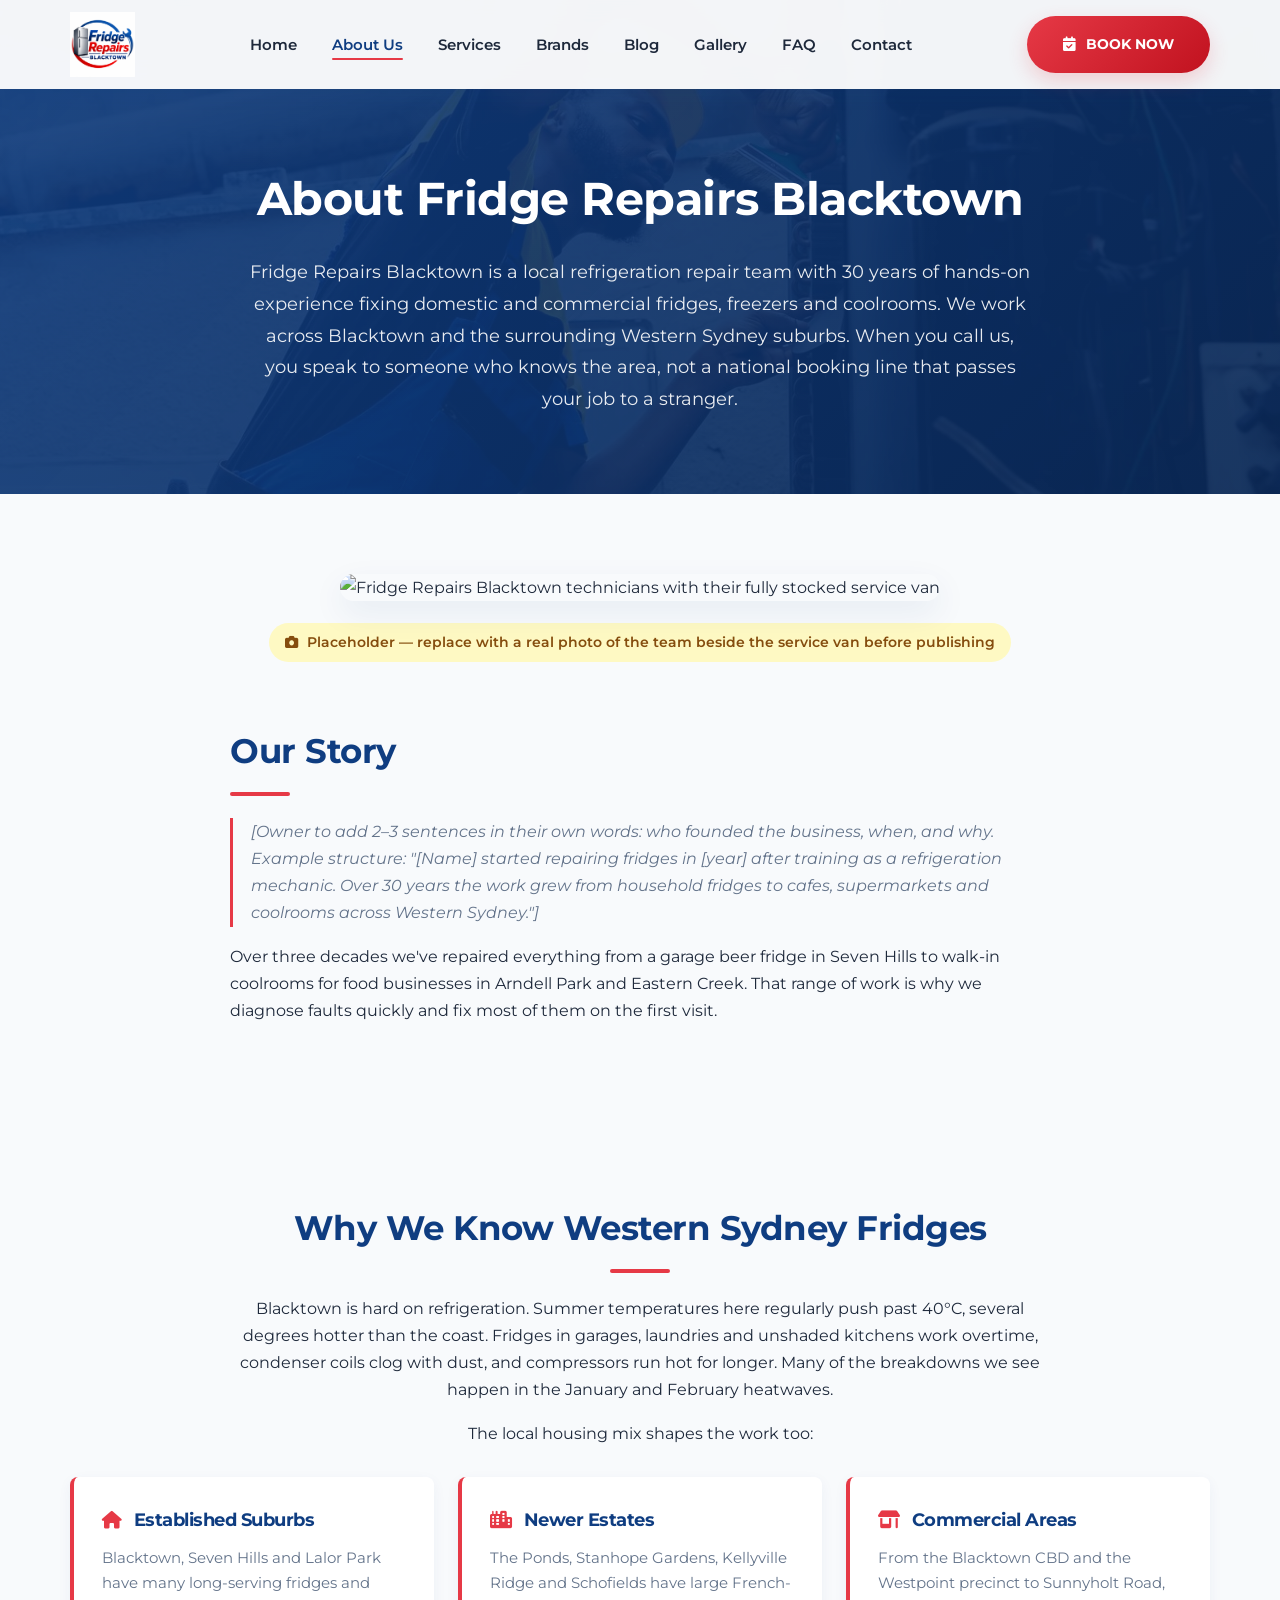
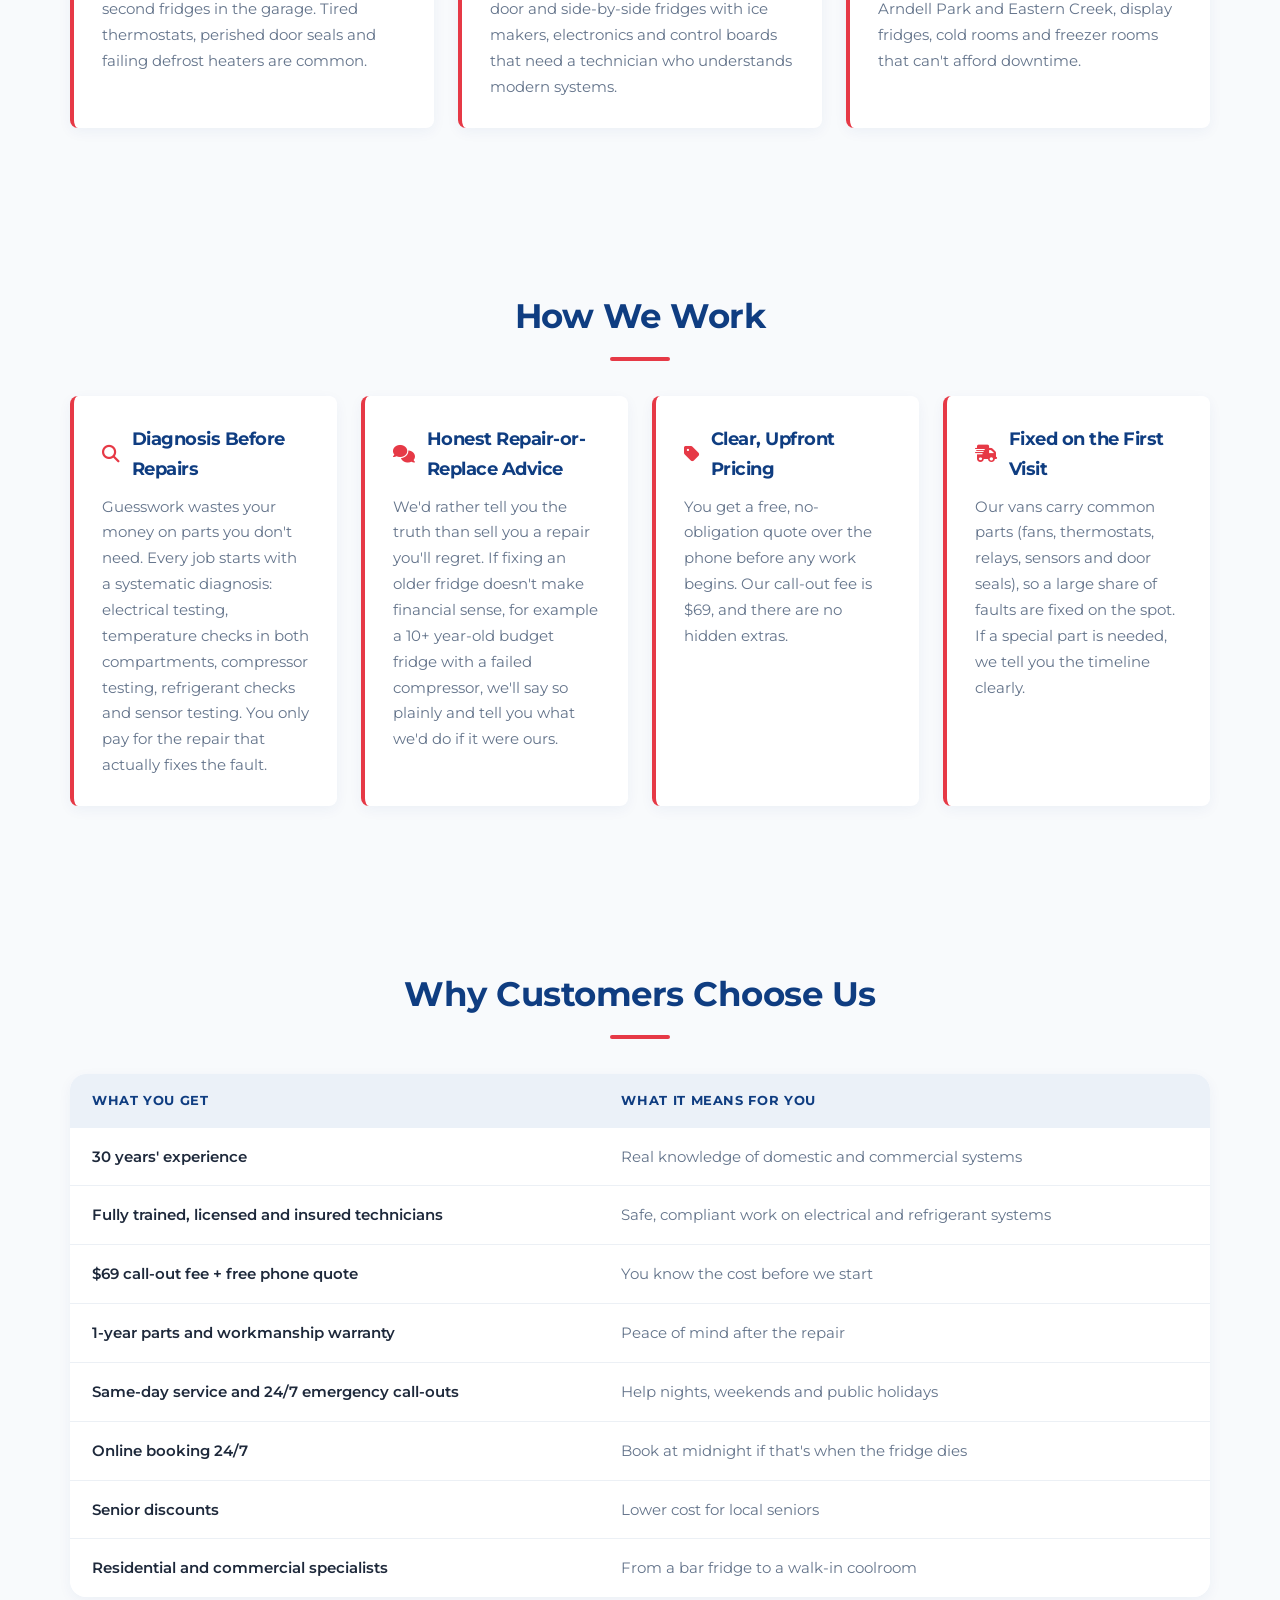
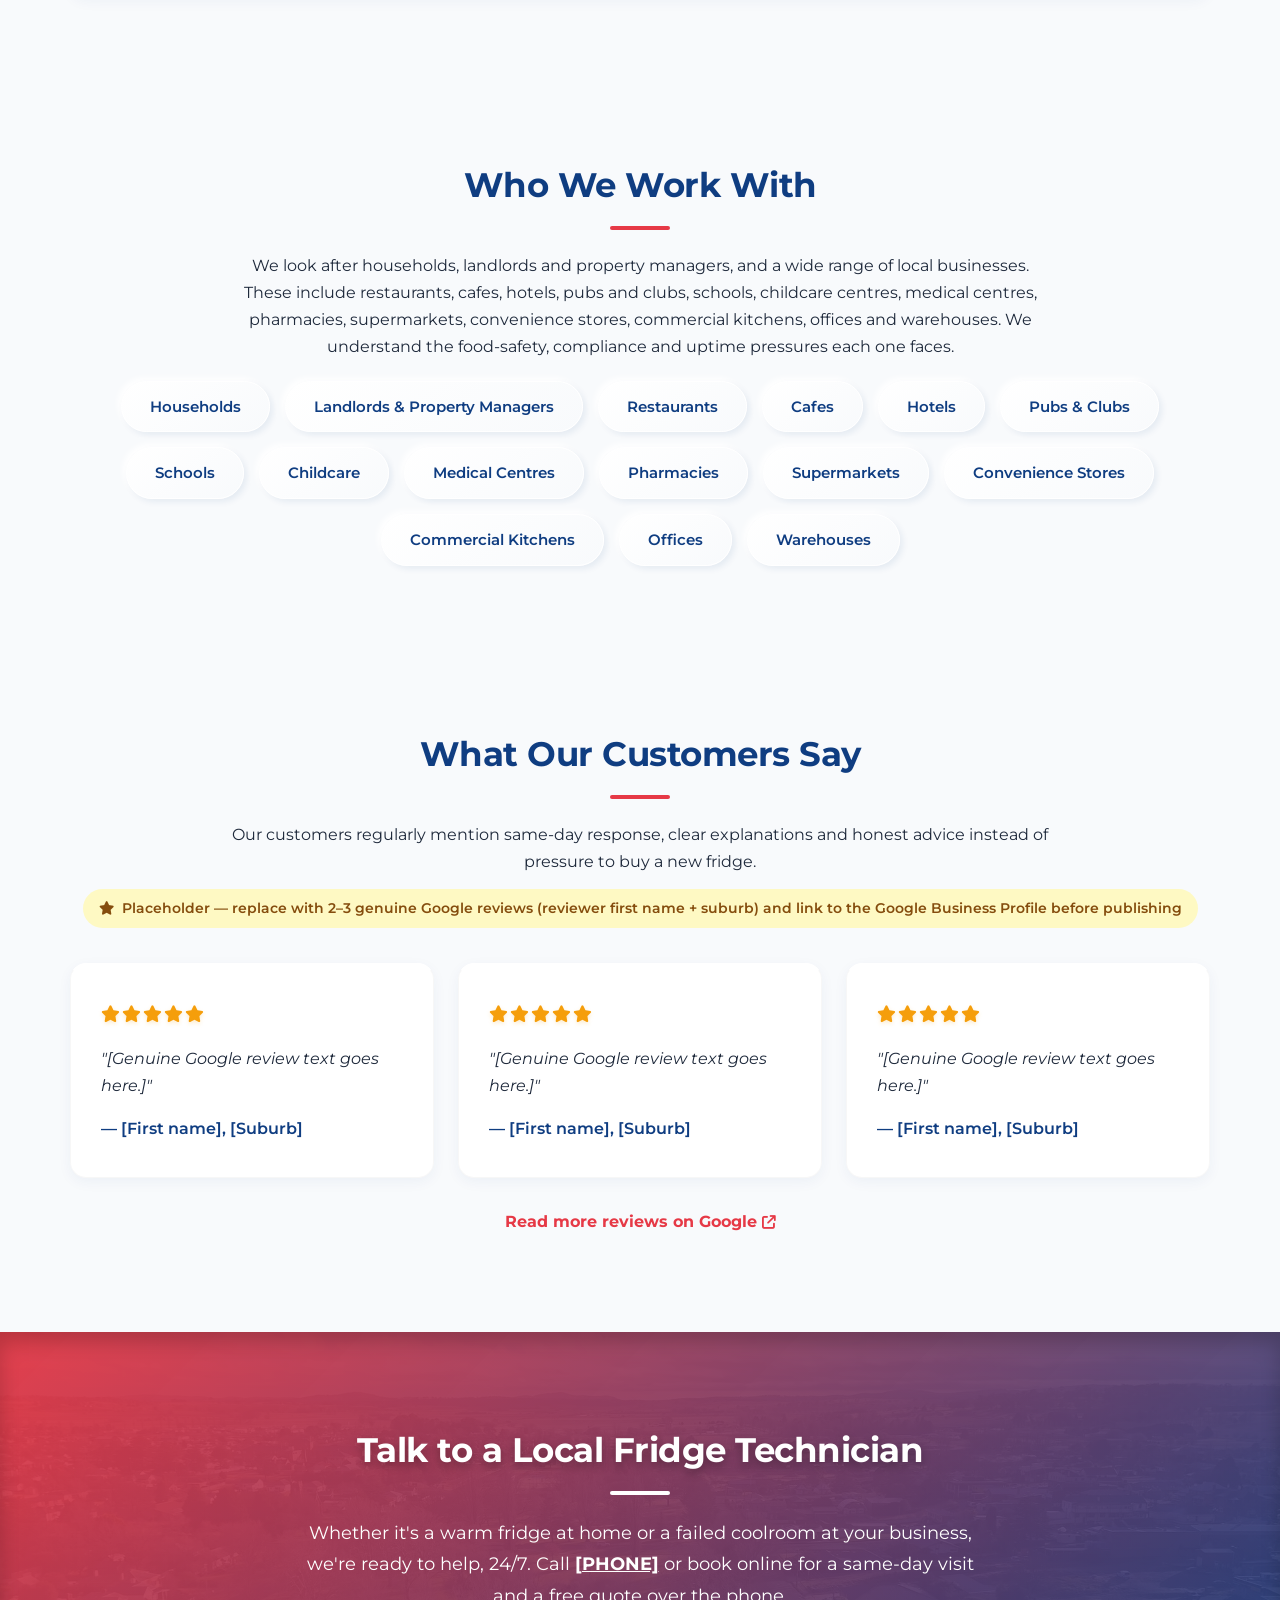
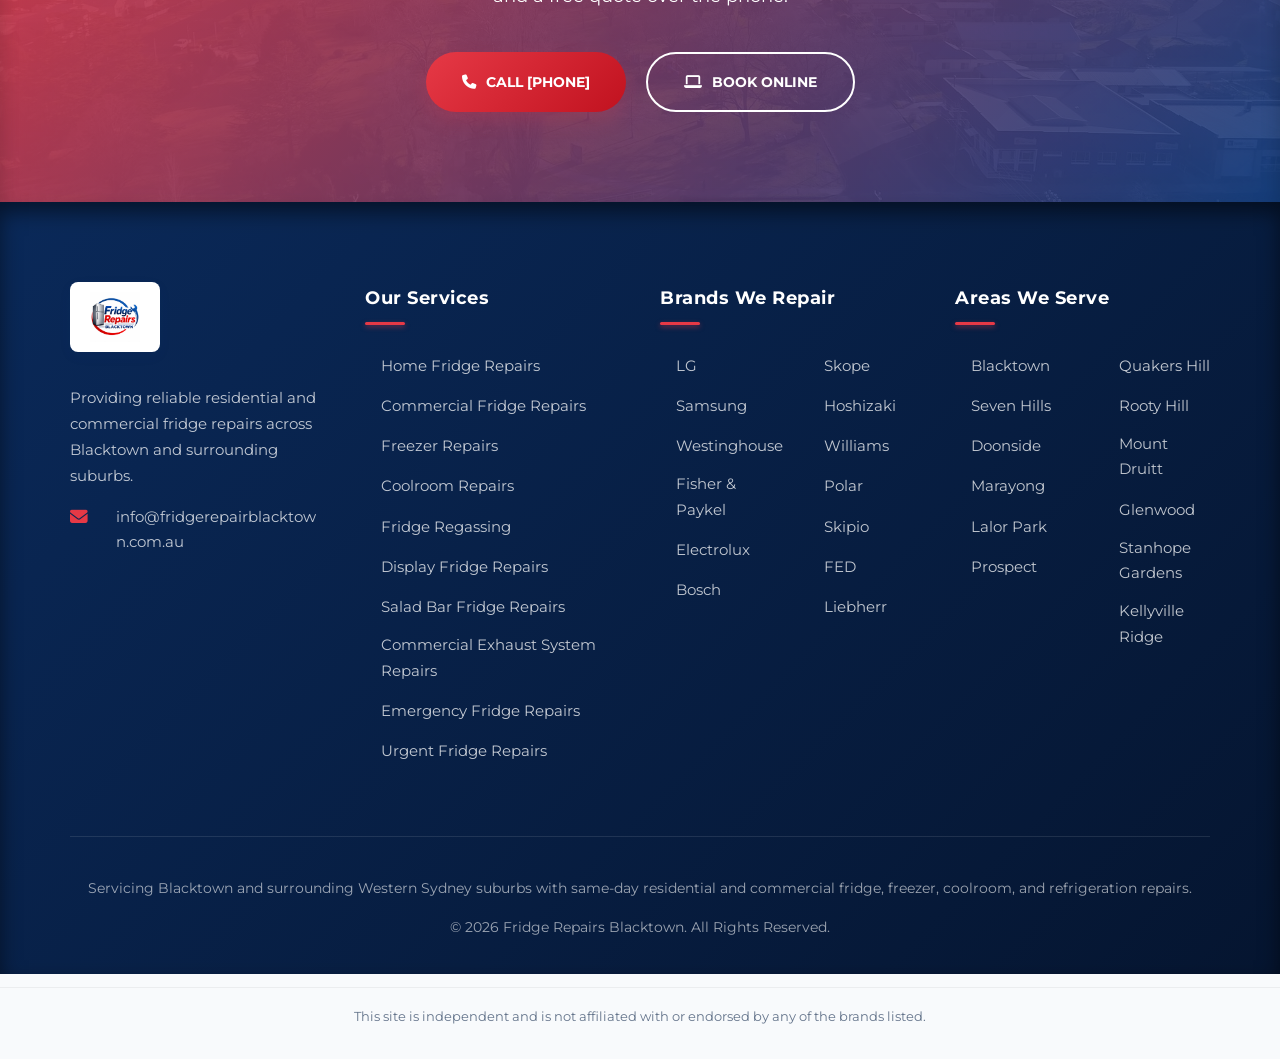
==== about-us.html @ 7af35701 "Add the About Us page Built /about-us/ (about-us.html) from the content brief: H1 intro, team/van ph" ====
<!DOCTYPE html>
<html lang="en">
<head>
<meta charset="UTF-8">
<meta name="viewport" content="width=device-width, initial-scale=1.0">
<title>About Us | Fridge Repairs Blacktown | 30 Years Experience</title>
<meta name="description" content="Meet the local team behind Fridge Repairs Blacktown: 30 years fixing home and commercial fridges across Western Sydney. Licensed, insured, 1-year warranty.">
<link rel="canonical" href="https://fridgerepairblacktown.com.au/about-us/">

<!-- Favicon (Logo in browser tab) -->
<link rel="icon" type="image/webp" href="/images/logo.webp">
<link rel="apple-touch-icon" href="/images/logo.webp">

<!-- Preconnect for faster font/icon loading -->
<link rel="preconnect" href="https://fonts.googleapis.com">
<link rel="preconnect" href="https://fonts.gstatic.com" crossorigin>
<link rel="preconnect" href="https://cdnjs.cloudflare.com" crossorigin>

<link rel="preload" as="image" fetchpriority="high" href="/images/bookyourblacktownfridge.webp">

<!-- Fonts -->
<link rel="preload" as="style" href="https://fonts.googleapis.com/css2?family=Montserrat:wght@400;500;600;700;800&display=swap">
<link href="https://fonts.googleapis.com/css2?family=Montserrat:wght@400;500;600;700;800&display=swap" rel="stylesheet">
<link rel="stylesheet" href="https://cdnjs.cloudflare.com/ajax/libs/font-awesome/6.4.0/css/all.min.css">

<!--
    Schema notes (see project brief):
    - foundingDate, founder and numberOfEmployees are intentionally left out of the
      Organization block below until the owner confirms real values. Add them once
      known, e.g. "foundingDate": "1996", "founder": {"@type":"Person","name":"..."}.
-->
<script type="application/ld+json">
{
  "@context": "https://schema.org",
  "@graph": [
    {
      "@type": "AboutPage",
      "@id": "https://fridgerepairblacktown.com.au/about-us/#webpage",
      "url": "https://fridgerepairblacktown.com.au/about-us/",
      "name": "About Fridge Repairs Blacktown",
      "description": "Meet the local team behind Fridge Repairs Blacktown: 30 years fixing home and commercial fridges across Western Sydney. Licensed, insured, 1-year warranty.",
      "about": { "@id": "https://fridgerepairblacktown.com.au/#organization" },
      "breadcrumb": { "@id": "https://fridgerepairblacktown.com.au/about-us/#breadcrumb" }
    },
    {
      "@type": "Organization",
      "@id": "https://fridgerepairblacktown.com.au/#organization",
      "name": "Fridge Repairs Blacktown",
      "url": "https://fridgerepairblacktown.com.au/",
      "logo": "https://fridgerepairblacktown.com.au/images/logo.webp",
      "email": "info@fridgerepairblacktown.com.au",
      "description": "Local refrigeration repair team with 30 years of hands-on experience fixing domestic and commercial fridges, freezers and coolrooms across Blacktown and Western Sydney.",
      "areaServed": { "@type": "City", "name": "Blacktown, NSW" },
      "knowsAbout": ["Fridge repair", "Commercial refrigeration", "Coolroom repair", "Freezer repair"]
    },
    {
      "@type": "BreadcrumbList",
      "@id": "https://fridgerepairblacktown.com.au/about-us/#breadcrumb",
      "itemListElement": [
        { "@type": "ListItem", "position": 1, "name": "Home", "item": "https://fridgerepairblacktown.com.au/" },
        { "@type": "ListItem", "position": 2, "name": "About Us", "item": "https://fridgerepairblacktown.com.au/about-us/" }
      ]
    }
  ]
}
</script>

<style>
    :root {
        --primary: #0F3D81;
        --primary-light: #EBF1F8;
        --primary-dark: #0A2959;
        --secondary: #E63946;
        --secondary-dark: #C1121F;
        --text-dark: #1E293B;
        --text-light: #64748B;
        --bg-light: #F8FAFC;
        --white: #ffffff;
        --font-main: 'Montserrat', sans-serif;
        --radius: 16px;
        --radius-sm: 8px;
        --shadow-sm: 0 4px 14px rgba(15, 61, 129, 0.05);
        --shadow-md: 0 12px 32px rgba(15, 61, 129, 0.08);
        --shadow-3d: 0 15px 35px -5px rgba(15, 61, 129, 0.15), 0 5px 15px rgba(0,0,0,0.05);
        --shadow-hover: 0 25px 50px -12px rgba(15, 61, 129, 0.25), 0 15px 15px -10px rgba(15, 61, 129, 0.15);
        --transition: all 0.4s cubic-bezier(0.25, 1, 0.5, 1);
    }

    * { box-sizing: border-box; }

    /* Exact offset for fixed header */
    html { scroll-behavior: smooth; scroll-padding-top: 90px; }

    body { margin: 0; background-color: var(--bg-light); overflow-x: hidden; -webkit-font-smoothing: antialiased; }

    .frb-reveal { opacity: 0; transform: perspective(1200px) translateY(50px) translateZ(-50px) rotateX(-8deg); transition: opacity 0.8s cubic-bezier(0.25, 1, 0.5, 1), transform 0.8s cubic-bezier(0.25, 1, 0.5, 1); will-change: opacity, transform; }
    .frb-reveal.active { opacity: 1; transform: perspective(1200px) translateY(0) translateZ(0) rotateX(0deg); }

    .frb-global-styles { font-family: var(--font-main); font-size: 16px; color: var(--text-dark); line-height: 1.7; }
    .frb-global-styles a { text-decoration: none; transition: var(--transition); }
    .frb-global-styles h1, .frb-global-styles h2, .frb-global-styles h3 { color: var(--primary); margin-top: 0; font-weight: 700; letter-spacing: -0.5px; }

    /* HEADER & BLUR SCROLL EFFECT */
    .frb-site-header {
        width: 100%;
        background-color: rgba(255, 255, 255, 0.95);
        backdrop-filter: blur(12px);
        -webkit-backdrop-filter: blur(12px);
        box-shadow: 0 4px 20px rgba(15, 61, 129, 0.08);
        position: fixed;
        top: 0;
        left: 0;
        z-index: 9999;
        transition: background-color 0.3s ease, box-shadow 0.3s ease, backdrop-filter 0.3s ease, -webkit-backdrop-filter 0.3s ease;
    }
    .frb-site-header.scrolled {
        background-color: rgba(255, 255, 255, 0.75);
        backdrop-filter: blur(20px);
        -webkit-backdrop-filter: blur(20px);
        box-shadow: 0 8px 25px rgba(15, 61, 129, 0.12);
    }
    .frb-header-container { width: 90%; max-width: 1140px; margin: 0 auto; display: flex; justify-content: space-between; align-items: center; padding: 12px 0; }
    .frb-logo img { max-height: 65px; width: auto; display: block; transition: var(--transition); }
    .frb-logo img:hover { transform: scale(1.03) translateY(-2px); }
    .frb-main-nav { flex-grow: 1; display: flex; justify-content: center; }
    .frb-main-nav ul { list-style: none; display: flex; gap: 35px; margin: 0; padding: 0; }
    .frb-main-nav ul li a { color: var(--text-dark); font-weight: 600; font-size: 0.95rem; text-transform: capitalize; position: relative; padding-bottom: 6px; }
    .frb-main-nav ul li a::after { content: ''; position: absolute; bottom: 0; left: 0; width: 0; height: 2px; background-color: var(--secondary); transition: var(--transition); border-radius: 2px; }

    .frb-main-nav ul li a.active { color: var(--primary); }
    .frb-main-nav ul li a.active::after { width: 100%; }

    @media (hover: hover) and (pointer: fine) {
        .frb-main-nav ul li a:hover { color: var(--primary); }
        .frb-main-nav ul li a:hover::after { width: 100%; }
    }

    .frb-header-actions { display: flex; align-items: center; gap: 20px; }
    .frb-mobile-toggle { display: none; background: none; border: none; font-size: 1.8rem; cursor: pointer; color: var(--primary); }

    .frb-container { width: 90%; max-width: 1140px; margin: 0 auto; padding: 80px 0; }

    .frb-btn { display: inline-flex; align-items: center; justify-content: center; gap: 10px; padding: 16px 36px; border-radius: 50px; font-weight: 700; text-transform: uppercase; font-size: 0.9em; border: none; background: linear-gradient(135deg, var(--secondary) 0%, var(--secondary-dark) 100%); color: var(--white); cursor: pointer; transition: var(--transition); box-shadow: 0 8px 20px rgba(230, 57, 70, 0.2); }
    .frb-btn:hover { color: var(--white); transform: translateY(-3px) scale(1.02); box-shadow: 0 12px 25px rgba(230, 57, 70, 0.3); }
    .frb-btn-outline { background: transparent; color: var(--primary); border: 2px solid var(--primary); box-shadow: none; }
    .frb-btn-outline:hover { background-color: var(--primary); color: var(--white); transform: translateY(-3px) scale(1.02); }

    /* MOBILE STICKY CTA */
    .frb-mobile-cta { display: none; position: fixed; bottom: 0; left: 0; width: 100%; z-index: 9998; }
    .frb-mobile-cta .frb-btn { width: 100%; border-radius: 0; padding: 20px; font-size: 1.05rem; box-shadow: 0 -5px 25px rgba(15, 61, 129, 0.2); }

    /* BANNER */
    .frb-page-banner { background: linear-gradient(135deg, rgba(15, 61, 129, 0.92), rgba(10, 41, 89, 0.9)), url('/images/bookyourblacktownfridge.webp') center/cover no-repeat; padding: 160px 0 80px; text-align: center; color: var(--white); }
    .frb-page-banner h1 { font-size: clamp(32px, 5vw, 46px); color: var(--white); margin-bottom: 18px; border: none; }
    .frb-page-banner p { font-size: 1.1em; color: rgba(255,255,255,0.9); max-width: 780px; margin: 0 auto; line-height: 1.8; }

    /* SECTION TITLES */
    .frb-bg-light { background-color: var(--bg-light); }
    .frb-text-center { text-align: center; }
    h2, .frb-section-title { font-size: clamp(26px, 4vw, 34px) !important; margin-bottom: 22px; position: relative; padding-bottom: 15px; }
    h3.frb-section-title { font-size: clamp(20px, 3vw, 24px) !important; }
    .frb-section-title::after { content: ''; position: absolute; bottom: 0; left: 0; width: 60px; height: 4px; border-radius: 4px; background-color: var(--secondary); }
    .frb-section-title.center::after { left: 50%; transform: translateX(-50%); }

    /* IMAGE + TEXT SPLIT */
    .frb-split-grid { display: grid; grid-template-columns: 1fr 1fr; gap: 60px; align-items: center; }
    .frb-img-fluid { border-radius: var(--radius); box-shadow: var(--shadow-md); transition: var(--transition); overflow: hidden; will-change: transform; }
    .frb-img-fluid:hover { transform: translateY(-8px) scale(1.02); box-shadow: var(--shadow-hover); }
    .frb-placeholder-note { display: inline-flex; align-items: center; gap: 8px; margin-top: 14px; padding: 8px 16px; background: #FEF9C3; color: #854D0E; border-radius: 50px; font-size: 0.85em; font-weight: 600; }

    /* HOW WE WORK CARDS */
    .frb-faults-grid { display: grid; grid-template-columns: repeat(auto-fit, minmax(260px, 1fr)); gap: 24px; margin-top: 35px; }
    .frb-fault-card { background: var(--white); border-radius: var(--radius-sm); padding: 28px; border-left: 4px solid var(--secondary); box-shadow: var(--shadow-sm); transition: var(--transition); }
    @media (hover: hover) { .frb-fault-card:hover { transform: translateX(5px) perspective(1000px) rotateY(-4deg); box-shadow: var(--shadow-hover); } }
    .frb-fault-card h3 { font-size: 1.1em; color: var(--primary); margin-bottom: 10px; display: flex; align-items: center; gap: 12px; }
    .frb-fault-card h3 i { color: var(--secondary); }
    .frb-fault-card p { font-size: 0.95em; margin: 0; color: var(--text-light); }

    /* COMPARE TABLE */
    .frb-table-wrapper { overflow-x: auto; margin-top: 35px; border-radius: var(--radius); box-shadow: var(--shadow-sm); }
    table.frb-compare-table { width: 100%; border-collapse: collapse; background: var(--white); min-width: 560px; }
    table.frb-compare-table th { background: var(--primary-light); color: var(--primary); text-align: left; padding: 16px 22px; font-size: 0.8em; text-transform: uppercase; letter-spacing: 0.05em; font-weight: 700; }
    table.frb-compare-table td { padding: 16px 22px; border-bottom: 1px solid rgba(15, 61, 129, 0.08); font-size: 0.95em; }
    table.frb-compare-table tr:last-child td { border-bottom: none; }
    table.frb-compare-table td:first-child { font-weight: 600; color: var(--text-dark); }
    table.frb-compare-table td:last-child { color: var(--text-light); }

    /* TAG GRID */
    .frb-tag-grid { display: flex; flex-wrap: wrap; justify-content: center; gap: 15px; margin-top: 20px; }
    .frb-tag-item { background: linear-gradient(145deg, var(--white), var(--bg-light)); color: var(--primary); padding: 12px 28px; border-radius: 50px; font-weight: 600; font-size: 0.95em; transition: var(--transition); border: 1px solid rgba(255,255,255,1); box-shadow: 3px 3px 6px rgba(15, 61, 129, 0.08), -3px -3px 6px #ffffff; }
    @media (hover: hover) { .frb-tag-item:hover { background: linear-gradient(135deg, var(--primary), var(--primary-dark)); color: var(--white); transform: translateY(-3px) scale(1.05); box-shadow: 0 8px 15px rgba(15, 61, 129, 0.2); } }

    /* REVIEWS */
    .frb-reviews-grid { display: grid; grid-template-columns: repeat(auto-fit, minmax(280px, 1fr)); gap: 24px; margin-top: 35px; }
    .frb-review-card { padding: 35px 30px; border-radius: var(--radius); background: var(--white); box-shadow: var(--shadow-sm); border: 1px solid rgba(0,0,0,0.03); border-top: 2px solid #ffffff; }
    .frb-stars { color: #F59E0B; margin-bottom: 16px; letter-spacing: 2px; font-size: 1.05em; filter: drop-shadow(0 2px 2px rgba(245, 158, 11, 0.2)); }
    .frb-review-card p { font-style: italic; color: var(--text-dark); }

    /* CTA SECTION */
    .frb-cta-section { background: linear-gradient(135deg, rgba(230, 57, 70, 0.95), rgba(15, 61, 129, 0.9)), url('/images/emergencyimage.webp') center/cover fixed; color: var(--white); text-align: center; padding: clamp(60px, 8vw, 90px) 20px; box-shadow: inset 0 10px 20px rgba(0,0,0,0.2); }
    .frb-cta-section .frb-section-title { color: var(--white); text-shadow: 0 4px 10px rgba(0,0,0,0.3); }
    .frb-cta-section .frb-section-title::after { background-color: var(--white); }
    .frb-cta-section .frb-btn-outline { color: var(--white); border-color: var(--white); }
    @media (hover: hover) { .frb-cta-section .frb-btn-outline:hover { background: var(--white); color: var(--primary); } }

    .frb-footer-note { text-align: center; padding: 18px 20px; font-size: 0.8em; color: var(--text-light); background: var(--bg-light); border-top: 1px solid rgba(0,0,0,0.05); }

    /* ================= MODERN FOOTER ================= */
    .frb-footer { background: linear-gradient(135deg, var(--primary-dark), #051530); color: var(--white); padding: 80px 0 20px; font-family: var(--font-main); box-shadow: inset 0 10px 20px rgba(0,0,0,0.5); }
    .frb-footer-grid { display: grid; grid-template-columns: repeat(auto-fit, minmax(220px, 1fr)); gap: 40px; width: 90%; max-width: 1140px; margin: 0 auto; }
    .frb-footer-logo-wrapper { background: var(--white); padding: 10px 20px; border-radius: var(--radius-sm); display: inline-block; box-shadow: var(--shadow-sm); margin-bottom: 15px; }
    .frb-footer-brand p { color: rgba(255, 255, 255, 0.75); font-size: 0.95em; line-height: 1.7; margin-top: 10px; }
    .frb-footer-contact { list-style: none; padding: 0; margin-top: 20px; }
    .frb-footer-contact li { display: flex; align-items: flex-start; gap: 12px; margin-bottom: 15px; color: rgba(255, 255, 255, 0.9); overflow-wrap: anywhere; word-break: break-word; }
    .frb-footer-contact i { color: var(--secondary); font-size: 1.1em; flex-shrink: 0; margin-top: 4px; }
    .frb-footer-contact a { color: inherit; text-decoration: none; transition: var(--transition); }
    @media (hover: hover) { .frb-footer-contact a:hover { color: var(--white); text-shadow: 0 0 10px rgba(255,255,255,0.5); } }
    .frb-footer-col h4 { color: var(--white); font-size: 1.15em; margin-top: 0; margin-bottom: 25px; position: relative; padding-bottom: 12px; font-weight: 700; letter-spacing: 0.5px; }
    .frb-footer-col h4::after { content: ''; position: absolute; bottom: 0; left: 0; width: 40px; height: 3px; border-radius: 3px; background: var(--secondary); box-shadow: 0 2px 5px rgba(230,57,70,0.5); }
    .frb-footer-col ul { list-style: none; padding: 0; margin: 0; }
    .frb-footer-col ul li { margin-bottom: 12px; }
    .frb-footer-col ul li a { color: rgba(255,255,255,0.75); transition: var(--transition); display: inline-flex; align-items: center; gap: 8px; font-size: 0.95em; }
    .frb-footer-col ul li a::before { content: '\f105'; font-family: 'Font Awesome 6 Free'; font-weight: 900; font-size: 0.8em; color: var(--secondary); opacity: 0; transform: translateX(-10px); transition: var(--transition); }
    @media (hover: hover) { .frb-footer-col ul li a:hover { color: var(--white); transform: translateX(5px); } .frb-footer-col ul li a:hover::before { opacity: 1; transform: translateX(0); } }
    .frb-copyright { text-align: center; margin-top: 60px; padding-top: 25px; border-top: 1px solid rgba(255,255,255,0.1); color: rgba(255,255,255,0.6); font-size: 0.9em; max-width: 1140px; margin-left: auto; margin-right: auto; width: 90%; }

    @media (max-width:576px) { .frb-footer-grid { gap: 30px; } }

    @media (max-width: 992px) {
        .frb-header-actions { display: none; }
        .frb-mobile-toggle { display: block; }
        .frb-main-nav { position: absolute; top: 100%; left: 0; width: 100%; background-color: var(--white); display: none; flex-direction: column; box-shadow: 0 10px 25px rgba(0,0,0,0.1); max-height: calc(100vh - 90px); overflow-y: auto; border-top: 1px solid rgba(0,0,0,0.05); z-index: 10000; }
        .frb-main-nav.active { display: flex !important; }
        .frb-main-nav ul { flex-direction: column; gap: 0; }
        .frb-main-nav ul li a { display: block; padding: 16px 20px; border-bottom: 1px solid rgba(0,0,0,0.05); text-align: center; }
        .frb-main-nav ul li a::after { display: none; }
        .frb-mobile-cta { display: block; }
        body { padding-bottom: 65px; }
        .frb-split-grid { grid-template-columns: 1fr; gap: 40px; }
    }
</style>
</head>
<body>

<div class="frb-global-styles">

    <!-- HEADER -->
    <header class="frb-site-header">
        <div class="frb-header-container">
            <div class="frb-logo">
                <a href="/"><img src="/images/logo.webp" alt="Fridge Repairs Blacktown Logo" width="200" height="65"></a>
            </div>
            <nav class="frb-main-nav" id="frb-mobile-nav">
                <ul>
                    <li><a href="/#hero">Home</a></li>
                    <li><a href="/about-us/" class="active">About Us</a></li>
                    <li><a href="/#services">Services</a></li>
                    <li><a href="/#brands">Brands</a></li>
                    <li><a href="/blog/">Blog</a></li>
                    <li><a href="/#image-grid">Gallery</a></li>
                    <li><a href="/#faq-section">FAQ</a></li>
                    <li><a href="/#contact">Contact</a></li>
                </ul>
            </nav>
            <div class="frb-header-actions">
                <a href="/#contact-form" class="frb-btn frb-header-btn"><i class="fa-solid fa-calendar-check"></i> Book Now</a>
            </div>
            <button class="frb-mobile-toggle" id="frb-menu-btn"><i class="fa-solid fa-bars"></i></button>
        </div>
    </header>

    <!-- PAGE BANNER / H1 -->
    <section class="frb-page-banner">
        <div class="frb-container" style="padding: 0;">
            <div class="frb-reveal active">
                <h1>About Fridge Repairs Blacktown</h1>
                <p>Fridge Repairs Blacktown is a local refrigeration repair team with 30 years of hands-on experience fixing domestic and commercial fridges, freezers and coolrooms. We work across Blacktown and the surrounding Western Sydney suburbs. When you call us, you speak to someone who knows the area, not a national booking line that passes your job to a stranger.</p>
            </div>
        </div>
    </section>

    <!-- TEAM / VAN PHOTO -->
    <section class="frb-container frb-reveal" style="padding-bottom: 40px;">
        <div style="max-width: 820px; margin: 0 auto; text-align: center;">
            <img src="https://placehold.co/820x460/EBF1F8/0F3D81?text=Team+%26+Service+Van+Photo" alt="Fridge Repairs Blacktown technicians with their fully stocked service van" width="820" height="460" class="frb-img-fluid" style="width: 100%; height: auto;" loading="lazy" decoding="async">
            <div class="frb-placeholder-note"><i class="fa-solid fa-camera"></i> Placeholder — replace with a real photo of the team beside the service van before publishing</div>
        </div>
    </section>

    <!-- OUR STORY -->
    <section class="frb-container frb-reveal" style="padding-top: 20px;">
        <div style="max-width: 820px; margin: 0 auto;">
            <h2 class="frb-section-title">Our Story</h2>
            <p style="font-style: italic; color: var(--text-light); border-left: 3px solid var(--secondary); padding-left: 18px;">[Owner to add 2–3 sentences in their own words: who founded the business, when, and why. Example structure: "[Name] started repairing fridges in [year] after training as a refrigeration mechanic. Over 30 years the work grew from household fridges to cafes, supermarkets and coolrooms across Western Sydney."]</p>
            <p>Over three decades we've repaired everything from a garage beer fridge in Seven Hills to walk-in coolrooms for food businesses in Arndell Park and Eastern Creek. That range of work is why we diagnose faults quickly and fix most of them on the first visit.</p>
        </div>
    </section>

    <!-- WHY WE KNOW WESTERN SYDNEY FRIDGES -->
    <section class="frb-bg-light">
        <div class="frb-container frb-reveal">
            <h2 class="frb-section-title center frb-text-center">Why We Know Western Sydney Fridges</h2>
            <div style="max-width: 820px; margin: 0 auto; text-align: center;">
                <p>Blacktown is hard on refrigeration. Summer temperatures here regularly push past 40°C, several degrees hotter than the coast. Fridges in garages, laundries and unshaded kitchens work overtime, condenser coils clog with dust, and compressors run hot for longer. Many of the breakdowns we see happen in the January and February heatwaves.</p>
                <p>The local housing mix shapes the work too:</p>
            </div>
            <div class="frb-faults-grid" style="margin-top: 30px;">
                <div class="frb-fault-card">
                    <h3><i class="fa-solid fa-house"></i> Established Suburbs</h3>
                    <p>Blacktown, Seven Hills and Lalor Park have many long-serving fridges and second fridges in the garage. Tired thermostats, perished door seals and failing defrost heaters are common.</p>
                </div>
                <div class="frb-fault-card">
                    <h3><i class="fa-solid fa-city"></i> Newer Estates</h3>
                    <p>The Ponds, Stanhope Gardens, Kellyville Ridge and Schofields have large French-door and side-by-side fridges with ice makers, electronics and control boards that need a technician who understands modern systems.</p>
                </div>
                <div class="frb-fault-card">
                    <h3><i class="fa-solid fa-shop"></i> Commercial Areas</h3>
                    <p>From the Blacktown CBD and the Westpoint precinct to Sunnyholt Road, Arndell Park and Eastern Creek, display fridges, cold rooms and freezer rooms that can't afford downtime.</p>
                </div>
            </div>
        </div>
    </section>

    <!-- HOW WE WORK -->
    <section class="frb-container frb-reveal">
        <h2 class="frb-section-title center frb-text-center">How We Work</h2>
        <div class="frb-faults-grid">
            <div class="frb-fault-card">
                <h3><i class="fa-solid fa-magnifying-glass"></i> Diagnosis Before Repairs</h3>
                <p>Guesswork wastes your money on parts you don't need. Every job starts with a systematic diagnosis: electrical testing, temperature checks in both compartments, compressor testing, refrigerant checks and sensor testing. You only pay for the repair that actually fixes the fault.</p>
            </div>
            <div class="frb-fault-card">
                <h3><i class="fa-solid fa-comments"></i> Honest Repair-or-Replace Advice</h3>
                <p>We'd rather tell you the truth than sell you a repair you'll regret. If fixing an older fridge doesn't make financial sense, for example a 10+ year-old budget fridge with a failed compressor, we'll say so plainly and tell you what we'd do if it were ours.</p>
            </div>
            <div class="frb-fault-card">
                <h3><i class="fa-solid fa-tag"></i> Clear, Upfront Pricing</h3>
                <p>You get a free, no-obligation quote over the phone before any work begins. Our call-out fee is $69, and there are no hidden extras.</p>
            </div>
            <div class="frb-fault-card">
                <h3><i class="fa-solid fa-truck-fast"></i> Fixed on the First Visit</h3>
                <p>Our vans carry common parts (fans, thermostats, relays, sensors and door seals), so a large share of faults are fixed on the spot. If a special part is needed, we tell you the timeline clearly.</p>
            </div>
        </div>
    </section>

    <!-- WHY CUSTOMERS CHOOSE US -->
    <section class="frb-bg-light">
        <div class="frb-container frb-reveal">
            <h2 class="frb-section-title center frb-text-center">Why Customers Choose Us</h2>
            <div class="frb-table-wrapper">
                <table class="frb-compare-table">
                    <thead>
                        <tr>
                            <th>What you get</th>
                            <th>What it means for you</th>
                        </tr>
                    </thead>
                    <tbody>
                        <tr><td>30 years' experience</td><td>Real knowledge of domestic and commercial systems</td></tr>
                        <tr><td>Fully trained, licensed and insured technicians</td><td>Safe, compliant work on electrical and refrigerant systems</td></tr>
                        <tr><td>$69 call-out fee + free phone quote</td><td>You know the cost before we start</td></tr>
                        <tr><td>1-year parts and workmanship warranty</td><td>Peace of mind after the repair</td></tr>
                        <tr><td>Same-day service and 24/7 emergency call-outs</td><td>Help nights, weekends and public holidays</td></tr>
                        <tr><td>Online booking 24/7</td><td>Book at midnight if that's when the fridge dies</td></tr>
                        <tr><td>Senior discounts</td><td>Lower cost for local seniors</td></tr>
                        <tr><td>Residential and commercial specialists</td><td>From a bar fridge to a walk-in coolroom</td></tr>
                    </tbody>
                </table>
            </div>
        </div>
    </section>

    <!-- WHO WE WORK WITH -->
    <section class="frb-container frb-text-center frb-reveal">
        <h2 class="frb-section-title center">Who We Work With</h2>
        <p style="max-width: 820px; margin: 0 auto;">We look after households, landlords and property managers, and a wide range of local businesses. These include restaurants, cafes, hotels, pubs and clubs, schools, childcare centres, medical centres, pharmacies, supermarkets, convenience stores, commercial kitchens, offices and warehouses. We understand the food-safety, compliance and uptime pressures each one faces.</p>
        <div class="frb-tag-grid">
            <div class="frb-tag-item">Households</div>
            <div class="frb-tag-item">Landlords & Property Managers</div>
            <div class="frb-tag-item">Restaurants</div>
            <div class="frb-tag-item">Cafes</div>
            <div class="frb-tag-item">Hotels</div>
            <div class="frb-tag-item">Pubs & Clubs</div>
            <div class="frb-tag-item">Schools</div>
            <div class="frb-tag-item">Childcare</div>
            <div class="frb-tag-item">Medical Centres</div>
            <div class="frb-tag-item">Pharmacies</div>
            <div class="frb-tag-item">Supermarkets</div>
            <div class="frb-tag-item">Convenience Stores</div>
            <div class="frb-tag-item">Commercial Kitchens</div>
            <div class="frb-tag-item">Offices</div>
            <div class="frb-tag-item">Warehouses</div>
        </div>
    </section>

    <!-- WHAT OUR CUSTOMERS SAY -->
    <section class="frb-bg-light">
        <div class="frb-container frb-reveal">
            <h2 class="frb-section-title center frb-text-center">What Our Customers Say</h2>
            <p class="frb-text-center" style="max-width: 820px; margin: 0 auto;">Our customers regularly mention same-day response, clear explanations and honest advice instead of pressure to buy a new fridge.</p>
            <div style="text-align: center;">
                <div class="frb-placeholder-note"><i class="fa-solid fa-star"></i> Placeholder — replace with 2–3 genuine Google reviews (reviewer first name + suburb) and link to the Google Business Profile before publishing</div>
            </div>
            <div class="frb-reviews-grid">
                <div class="frb-review-card frb-reveal">
                    <div class="frb-stars"><i class="fa-solid fa-star"></i><i class="fa-solid fa-star"></i><i class="fa-solid fa-star"></i><i class="fa-solid fa-star"></i><i class="fa-solid fa-star"></i></div>
                    <p>"[Genuine Google review text goes here.]"</p>
                    <p style="font-style: normal; font-weight: 600; color: var(--primary); margin-top: 15px; margin-bottom: 0;">— [First name], [Suburb]</p>
                </div>
                <div class="frb-review-card frb-reveal" style="transition-delay: 0.1s;">
                    <div class="frb-stars"><i class="fa-solid fa-star"></i><i class="fa-solid fa-star"></i><i class="fa-solid fa-star"></i><i class="fa-solid fa-star"></i><i class="fa-solid fa-star"></i></div>
                    <p>"[Genuine Google review text goes here.]"</p>
                    <p style="font-style: normal; font-weight: 600; color: var(--primary); margin-top: 15px; margin-bottom: 0;">— [First name], [Suburb]</p>
                </div>
                <div class="frb-review-card frb-reveal" style="transition-delay: 0.2s;">
                    <div class="frb-stars"><i class="fa-solid fa-star"></i><i class="fa-solid fa-star"></i><i class="fa-solid fa-star"></i><i class="fa-solid fa-star"></i><i class="fa-solid fa-star"></i></div>
                    <p>"[Genuine Google review text goes here.]"</p>
                    <p style="font-style: normal; font-weight: 600; color: var(--primary); margin-top: 15px; margin-bottom: 0;">— [First name], [Suburb]</p>
                </div>
            </div>
            <p class="frb-text-center" style="margin-top: 30px;">
                <a href="[GOOGLE BUSINESS PROFILE LINK]" target="_blank" rel="noopener" style="color: var(--secondary); font-weight: 700;">Read more reviews on Google <i class="fa-solid fa-arrow-up-right-from-square" style="font-size: 0.85em;"></i></a>
            </p>
        </div>
    </section>

    <!-- FINAL CTA -->
    <section class="frb-cta-section frb-reveal">
        <div class="frb-container" style="padding: 0;">
            <h2 class="frb-section-title center">Talk to a Local Fridge Technician</h2>
            <p style="font-size: 1.1em; max-width: 700px; margin: 0 auto; line-height: 1.8;">Whether it's a warm fridge at home or a failed coolroom at your business, we're ready to help, 24/7. Call <a href="tel:[PHONE]" style="color: var(--white); font-weight: 700; text-decoration: underline;">[PHONE]</a> or book online for a same-day visit and a free quote over the phone.</p>
            <div style="display: flex; gap: 20px; justify-content: center; margin-top: 40px; flex-wrap: wrap;">
                <a href="tel:[PHONE]" class="frb-btn"><i class="fa-solid fa-phone"></i> Call [PHONE]</a>
                <a href="/#contact-form" class="frb-btn frb-btn-outline"><i class="fa-solid fa-laptop"></i> Book Online</a>
            </div>
        </div>
    </section>

    <!-- FOOTER -->
    <footer class="frb-footer">
        <div class="frb-footer-grid">
            <div class="frb-footer-col frb-footer-brand">
                <div class="frb-footer-logo-wrapper">
                    <img src="/images/logo.webp" alt="Fridge Repairs Blacktown Logo" width="200" height="65" loading="lazy" decoding="async" style="max-height: 50px; width: auto; display: block;">
                </div>
                <p>Providing reliable residential and commercial fridge repairs across Blacktown and surrounding suburbs.</p>
                <ul class="frb-footer-contact">
                    <li><i class="fa-solid fa-envelope"></i> <a href="mailto:info@fridgerepairblacktown.com.au">info@fridgerepairblacktown.com.au</a></li>
                </ul>
            </div>
            <div class="frb-footer-col">
                <h4>Our Services</h4>
                <ul>
                    <li><a href="/#services">Home Fridge Repairs</a></li>
                    <li><a href="/#services">Commercial Fridge Repairs</a></li>
                    <li><a href="/#services">Freezer Repairs</a></li>
                    <li><a href="/#services">Coolroom Repairs</a></li>
                    <li><a href="/#services">Fridge Regassing</a></li>
                    <li><a href="/#services">Display Fridge Repairs</a></li>
                    <li><a href="/#services">Salad Bar Fridge Repairs</a></li>
                    <li><a href="/#services">Commercial Exhaust System Repairs</a></li>
                    <li><a href="/#emergency">Emergency Fridge Repairs</a></li>
                    <li><a href="/#emergency">Urgent Fridge Repairs</a></li>
                </ul>
            </div>
            <div class="frb-footer-col">
                <h4>Brands We Repair</h4>
                <div style="display: flex; flex-wrap: wrap; gap: 10px 40px;">
                    <ul style="flex: 1; min-width: 100px;">
                        <li><a href="/#brands">LG</a></li>
                        <li><a href="/#brands">Samsung</a></li>
                        <li><a href="/#brands">Westinghouse</a></li>
                        <li><a href="/#brands">Fisher & Paykel</a></li>
                        <li><a href="/#brands">Electrolux</a></li>
                        <li><a href="/#brands">Bosch</a></li>
                    </ul>
                    <ul style="flex: 1; min-width: 100px;">
                        <li><a href="/#brands">Skope</a></li>
                        <li><a href="/#brands">Hoshizaki</a></li>
                        <li><a href="/#brands">Williams</a></li>
                        <li><a href="/#brands">Polar</a></li>
                        <li><a href="/#brands">Skipio</a></li>
                        <li><a href="/#brands">FED</a></li>
                        <li><a href="/#brands">Liebherr</a></li>
                    </ul>
                </div>
            </div>
            <div class="frb-footer-col">
                <h4>Areas We Serve</h4>
                <div style="display: flex; flex-wrap: wrap; gap: 10px 40px;">
                    <ul style="flex: 1; min-width: 100px;">
                        <li><a href="/#areas">Blacktown</a></li>
                        <li><a href="/#areas">Seven Hills</a></li>
                        <li><a href="/#areas">Doonside</a></li>
                        <li><a href="/#areas">Marayong</a></li>
                        <li><a href="/#areas">Lalor Park</a></li>
                        <li><a href="/#areas">Prospect</a></li>
                    </ul>
                    <ul style="flex: 1; min-width: 100px;">
                        <li><a href="/#areas">Quakers Hill</a></li>
                        <li><a href="/#areas">Rooty Hill</a></li>
                        <li><a href="/#areas">Mount Druitt</a></li>
                        <li><a href="/#areas">Glenwood</a></li>
                        <li><a href="/#areas">Stanhope Gardens</a></li>
                        <li><a href="/#areas">Kellyville Ridge</a></li>
                    </ul>
                </div>
            </div>
        </div>
        <div class="frb-copyright">
            <p style="margin-bottom: 5px;">Servicing Blacktown and surrounding Western Sydney suburbs with same-day residential and commercial fridge, freezer, coolroom, and refrigeration repairs.</p>
            <p>&copy; 2026 Fridge Repairs Blacktown. All Rights Reserved.</p>
        </div>
    </footer>
    <p class="frb-footer-note">This site is independent and is not affiliated with or endorsed by any of the brands listed.</p>

    <!-- MOBILE STICKY BUTTON -->
    <div class="frb-mobile-cta">
        <a href="/#contact-form" class="frb-btn">
            <i class="fa-solid fa-calendar-check"></i> Book Now
        </a>
    </div>

</div>

<script>
    document.addEventListener("DOMContentLoaded", function() {

        // Header Scroll Effect
        const siteHeader = document.querySelector('.frb-site-header');
        if (siteHeader) {
            window.addEventListener('scroll', () => {
                if (window.scrollY > 30) {
                    siteHeader.classList.add('scrolled');
                } else {
                    siteHeader.classList.remove('scrolled');
                }
            });
        }

        // Mobile Menu Toggle
        const menuBtn = document.getElementById('frb-menu-btn');
        const mobileNav = document.getElementById('frb-mobile-nav');
        if(menuBtn && mobileNav) {
            menuBtn.addEventListener('click', function() {
                mobileNav.classList.toggle('active');
                const icon = menuBtn.querySelector('i');
                if(mobileNav.classList.contains('active')) {
                    icon.classList.remove('fa-bars'); icon.classList.add('fa-xmark');
                } else {
                    icon.classList.remove('fa-xmark'); icon.classList.add('fa-bars');
                }
            });
        }

        // Close menu automatically with delay for smooth navigation
        const navLinks = document.querySelectorAll('.frb-main-nav ul li a');
        navLinks.forEach(link => {
            link.addEventListener('click', () => {
                if(mobileNav && mobileNav.classList.contains('active')) {
                    setTimeout(() => {
                        mobileNav.classList.remove('active');
                        if (menuBtn) {
                            const icon = menuBtn.querySelector('i');
                            if (icon) {
                                icon.classList.remove('fa-xmark');
                                icon.classList.add('fa-bars');
                            }
                        }
                    }, 150);
                }
            });
        });

        // Exact Anchor Scrolling (Same-page click handler)
        document.querySelectorAll('a[href*="#"]').forEach(anchor => {
            anchor.addEventListener('click', function (e) {
                const isSamePage = (this.pathname === window.location.pathname) ||
                                   (this.pathname === '/' && window.location.pathname === '/index.html');

                if (isSamePage) {
                    const targetId = this.hash;
                    if (targetId && targetId !== '#') {
                        const targetElement = document.querySelector(targetId);
                        if (targetElement) {
                            e.preventDefault();
                            if(mobileNav && mobileNav.classList.contains('active')) {
                                mobileNav.classList.remove('active');
                            }
                            const headerOffset = 90;
                            const elementPosition = targetElement.getBoundingClientRect().top;
                            const offsetPosition = elementPosition + window.scrollY - headerOffset;
                            window.scrollTo({ top: offsetPosition, behavior: "smooth" });
                            history.pushState(null, null, targetId);
                        }
                    }
                }
            });
        });

        // Scroll Animations
        function triggerRevealAnimation() {
            const revealElements = document.querySelectorAll('.frb-reveal:not(.active)');
            if('IntersectionObserver' in window) {
                if(!window.frbObserver) {
                    window.frbObserver = new IntersectionObserver((entries, observer) => {
                        entries.forEach(entry => {
                            if (entry.isIntersecting) {
                                entry.target.classList.add('active');
                                observer.unobserve(entry.target);
                            }
                        });
                    }, { rootMargin: '0px 0px -50px 0px', threshold: 0.1 });
                }
                revealElements.forEach(el => window.frbObserver.observe(el));
            } else {
                revealElements.forEach(el => el.classList.add('active'));
            }
        }

        triggerRevealAnimation();
    });

    // Cross-Page Anchor Links Multi-Retry Fix on Load
    window.addEventListener('load', function() {
        if (window.location.hash) {
            const hash = window.location.hash;

            const exactScrollToHash = (retries = 0) => {
                const targetElement = document.querySelector(hash);
                if (targetElement) {
                    const headerOffset = 90;
                    const elementPosition = targetElement.getBoundingClientRect().top;
                    const offsetPosition = elementPosition + window.scrollY - headerOffset;

                    window.scrollTo({
                        top: offsetPosition,
                        behavior: retries === 0 ? "auto" : "smooth"
                    });

                    if (retries < 3) {
                        setTimeout(() => exactScrollToHash(retries + 1), 200 * (retries + 1));
                    }
                }
            };

            setTimeout(() => exactScrollToHash(0), 150);
        }
    });
</script>
</body>
</html>
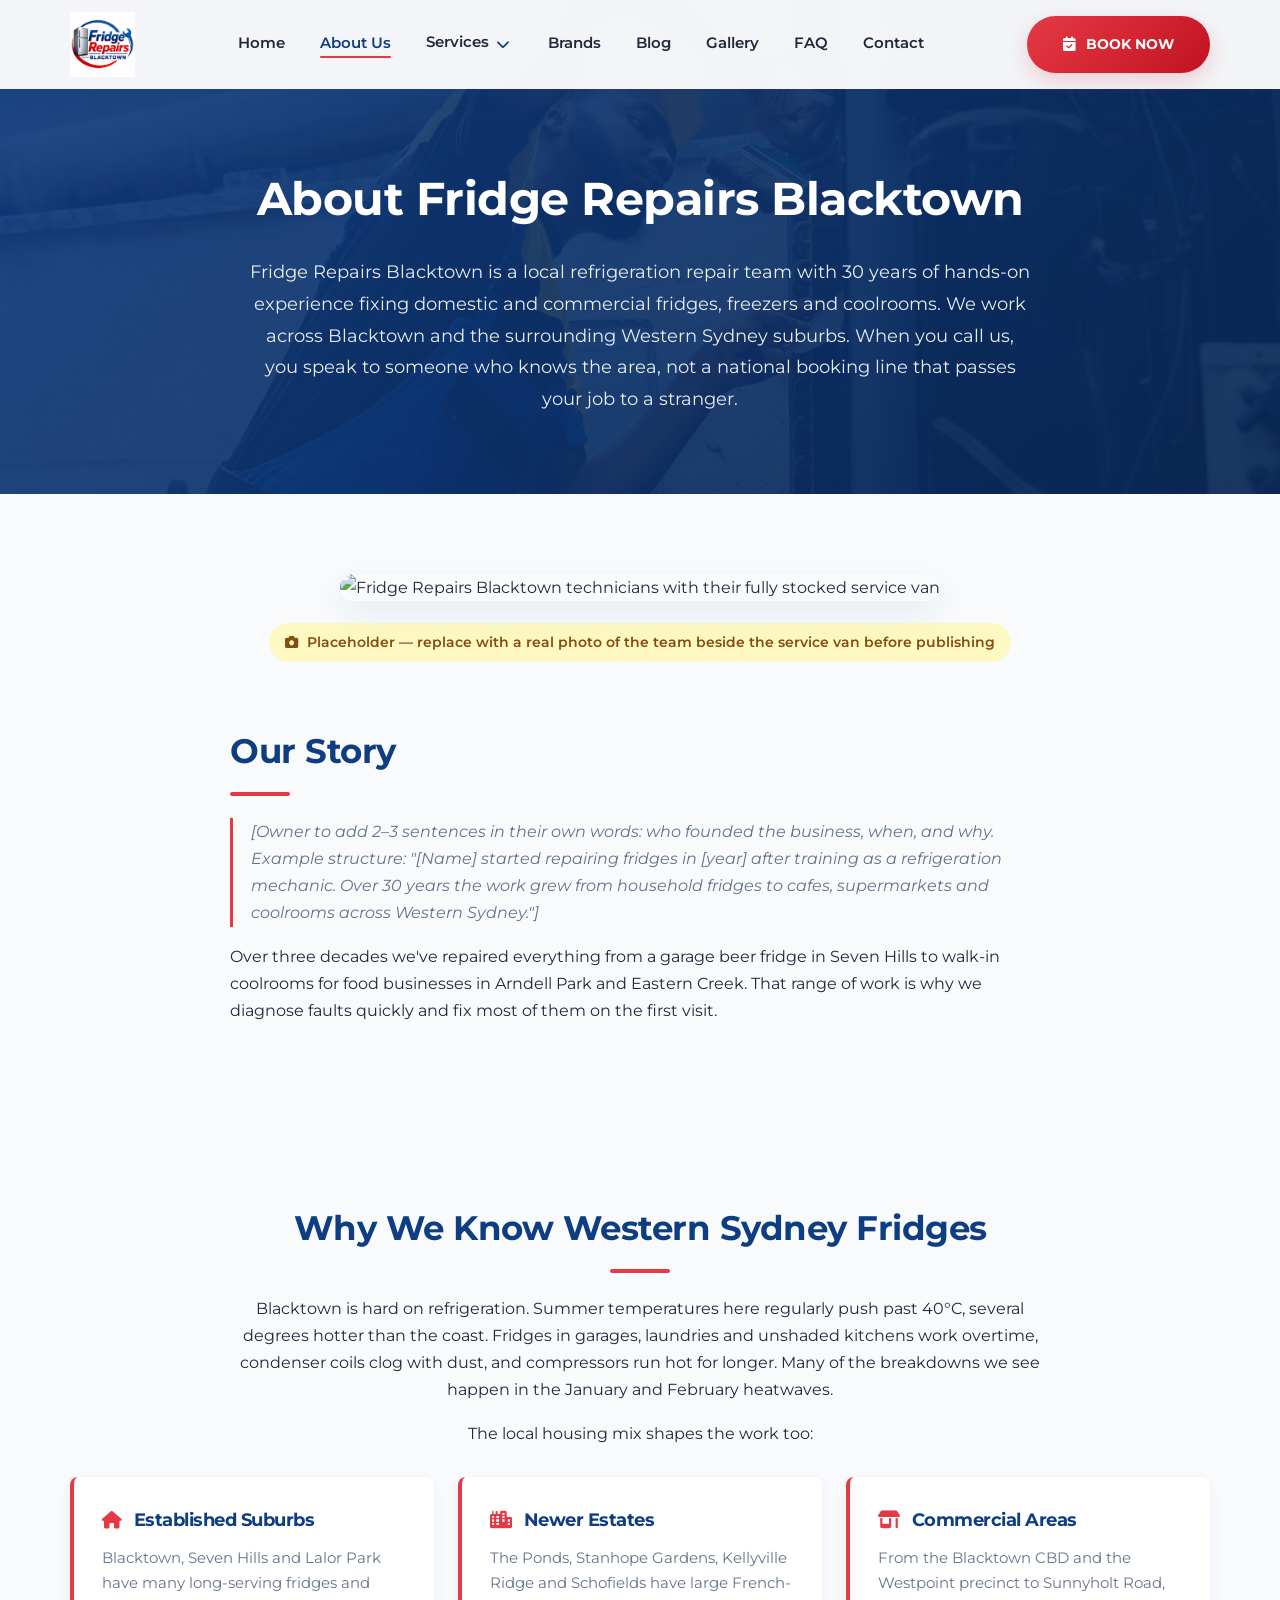
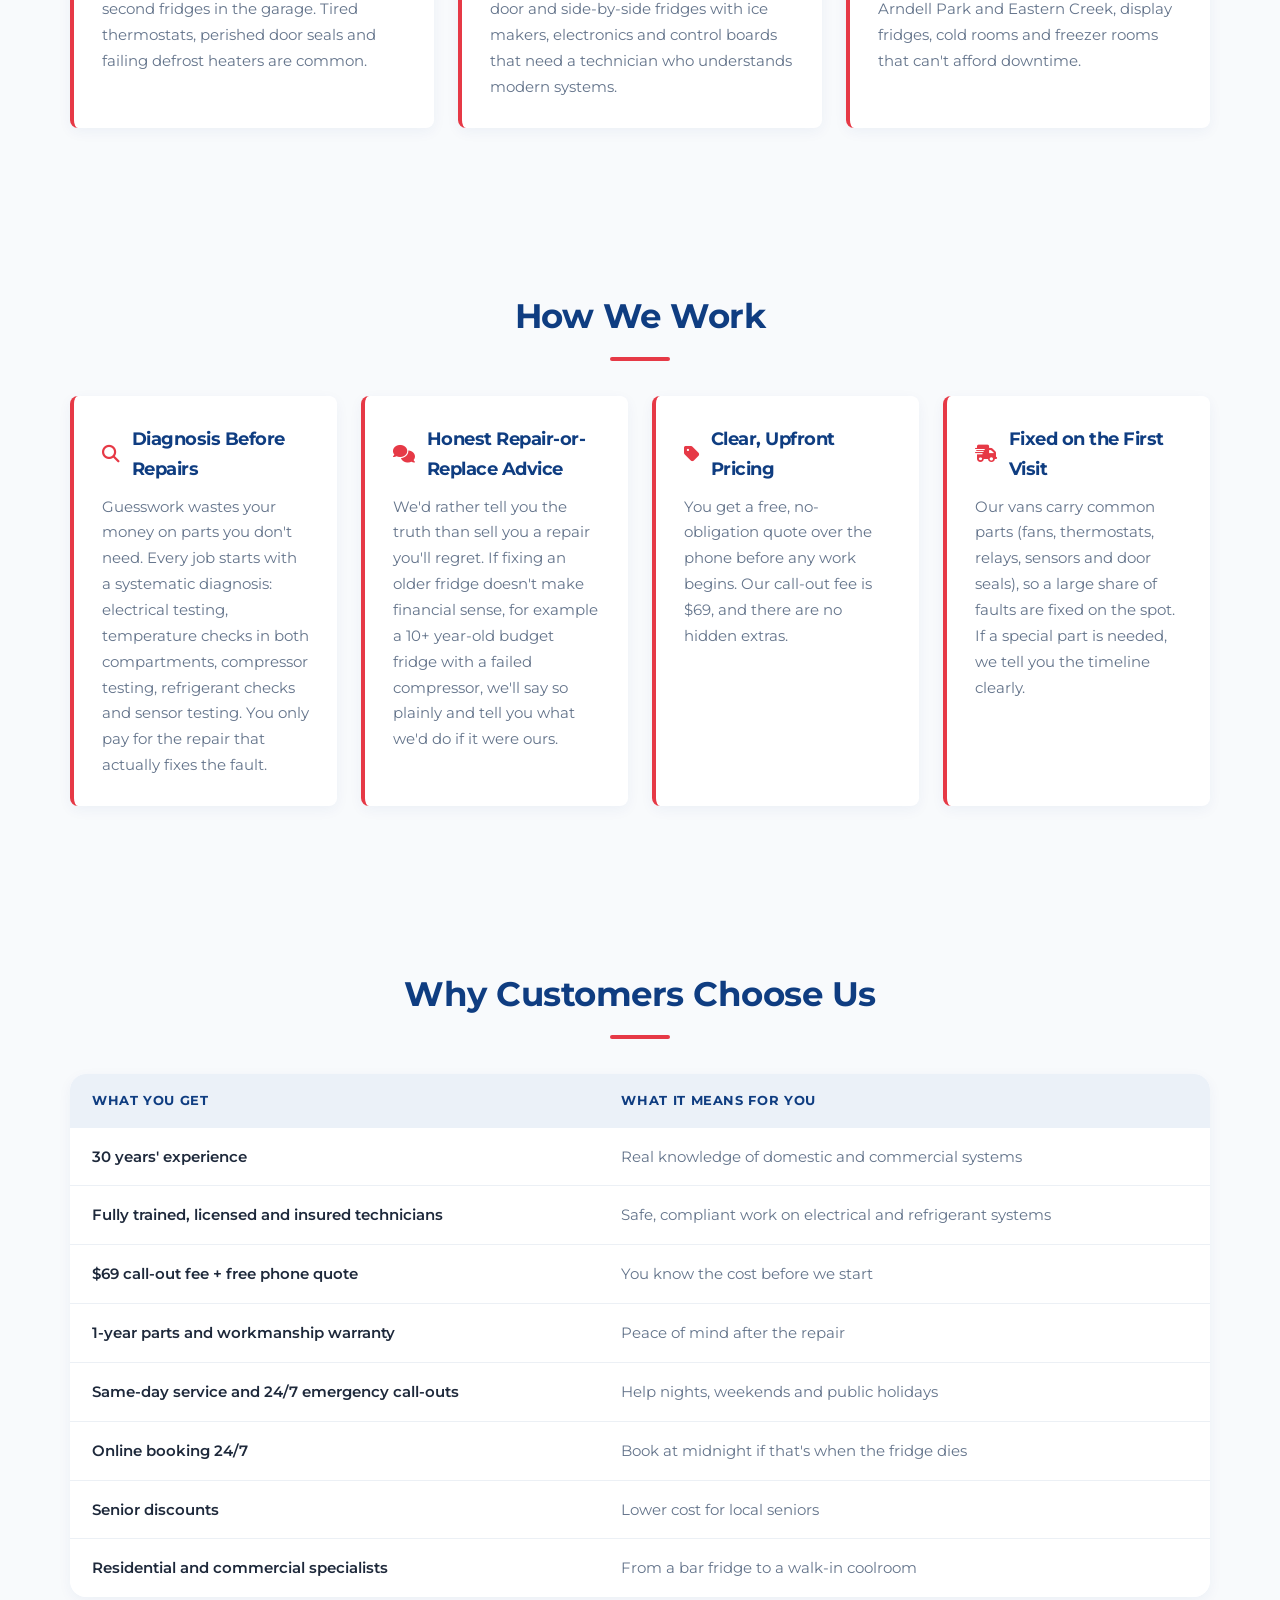
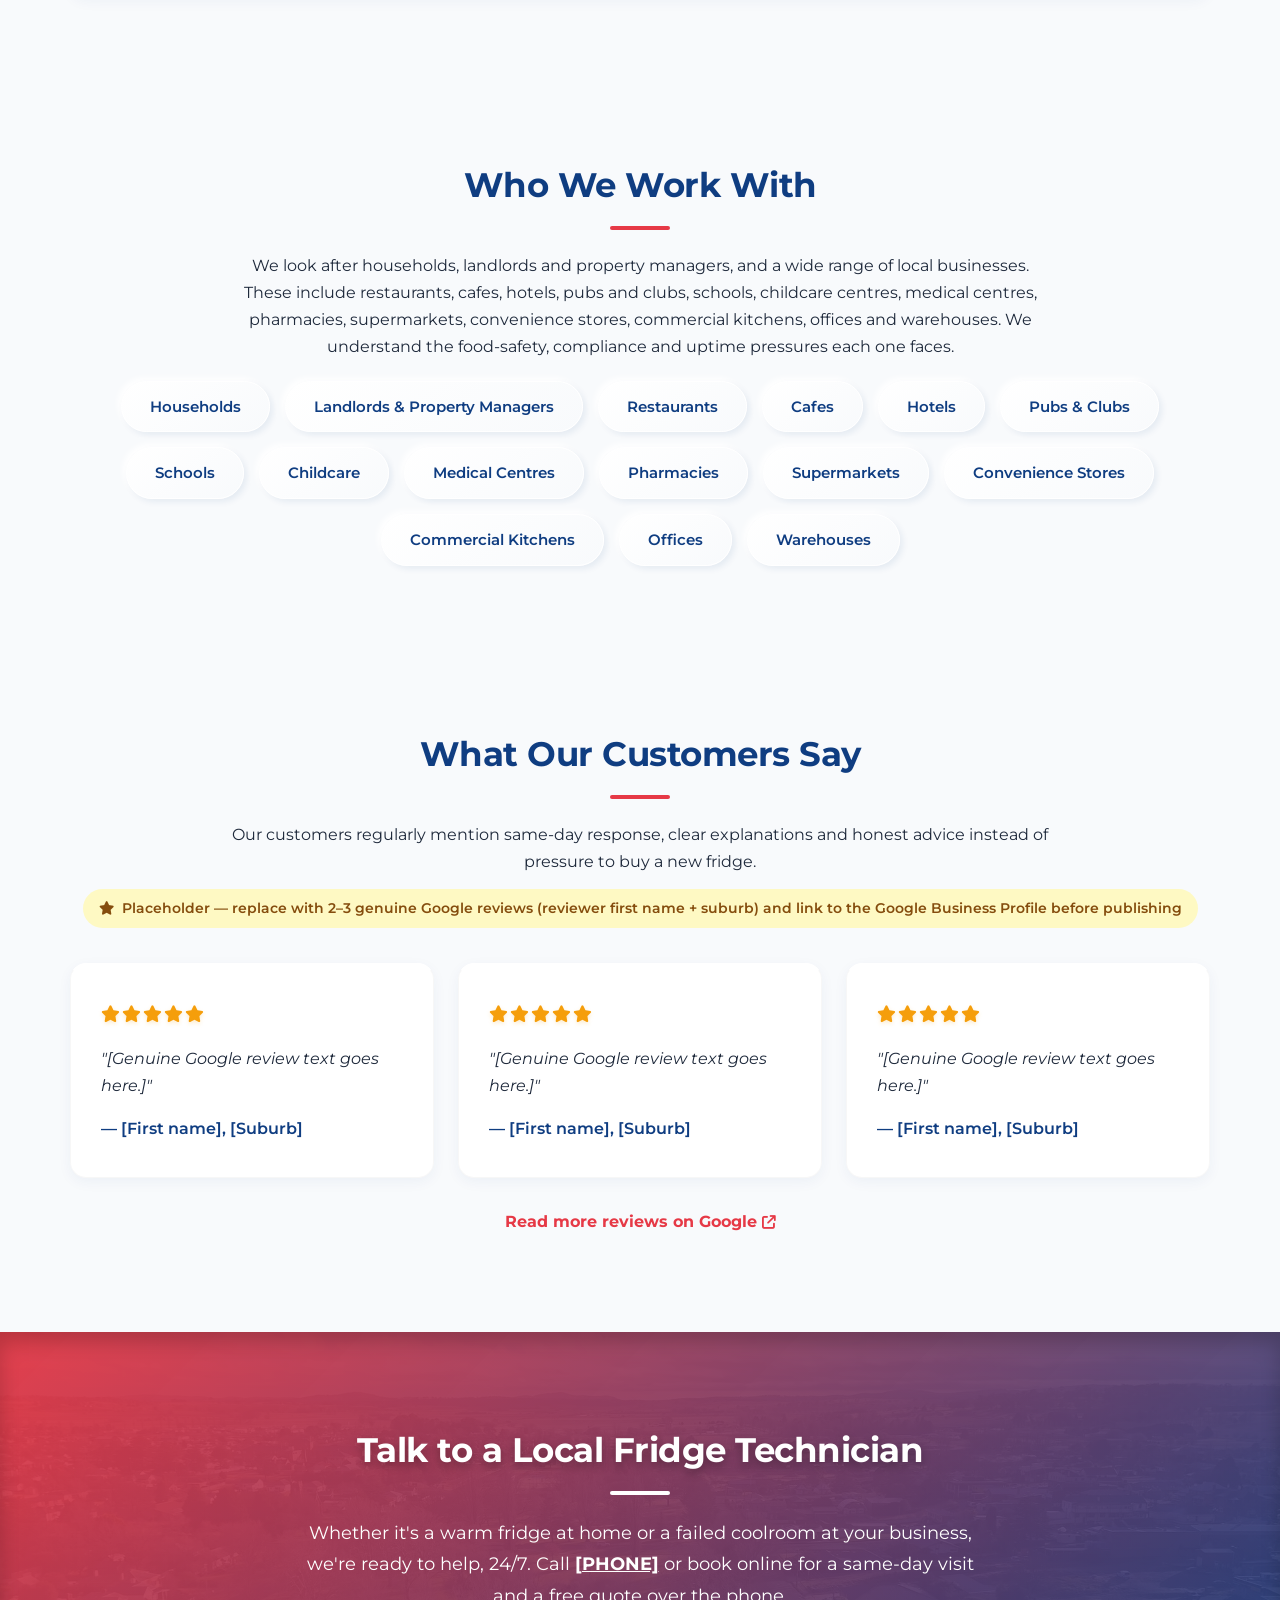
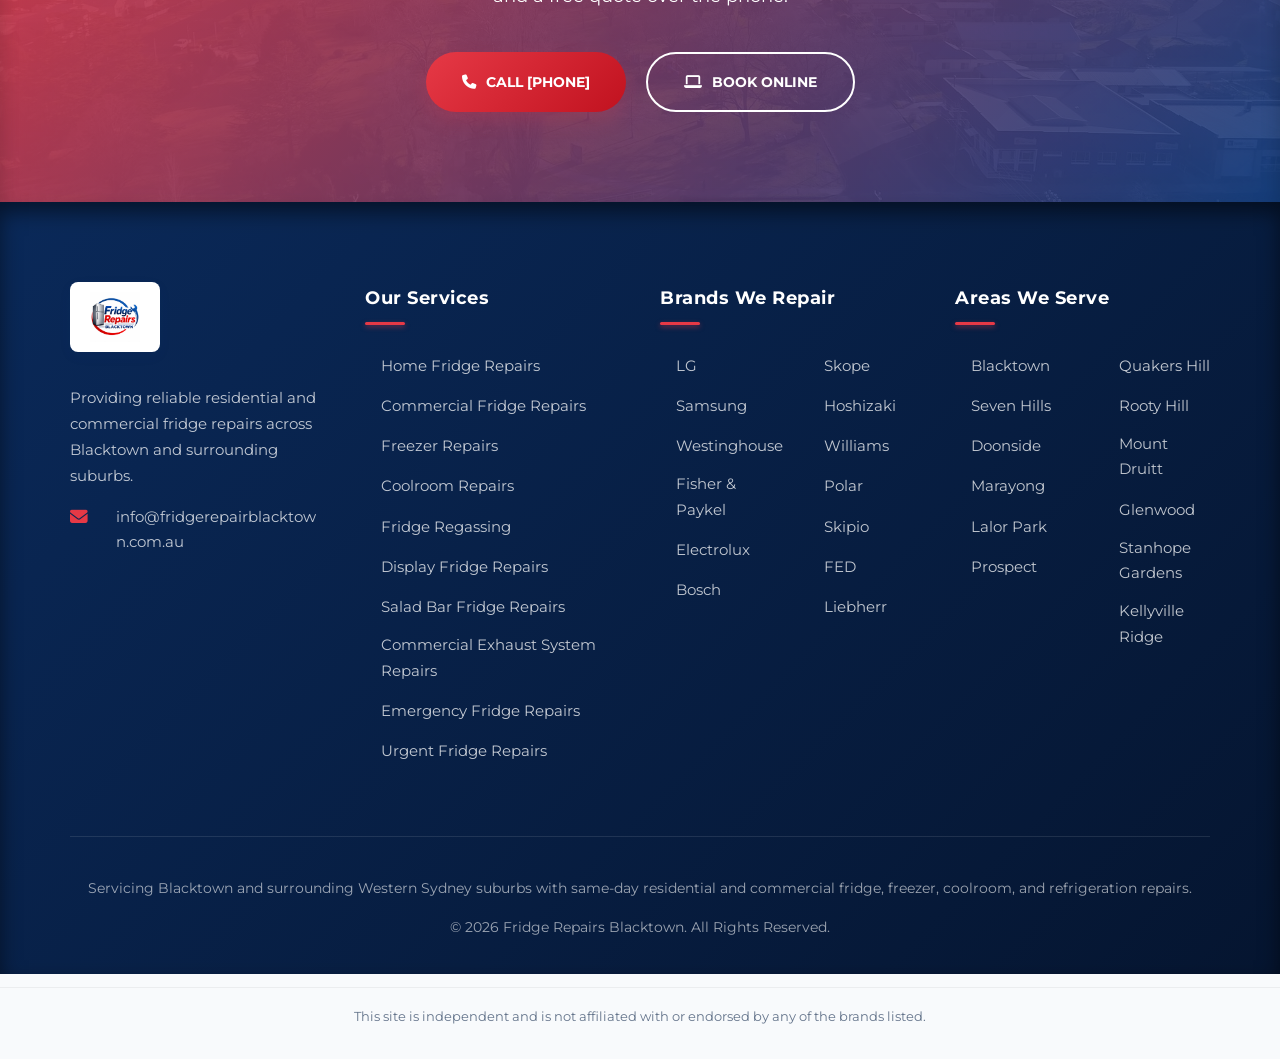
==== commit 81e3b7a4: "Make Services dropdown openable by click too, not just hover Tested the hover dropdown exhaustively " ====
--- a/about-us.html
+++ b/about-us.html
@@ -238,6 +238,33 @@
         body { padding-bottom: 65px; }
         .frb-split-grid { grid-template-columns: 1fr; gap: 40px; }
     }
+
+    /* SERVICES DROPDOWN */
+    .frb-has-dropdown { position: relative; }
+    .frb-dropdown-toggle { display: none; position: absolute; top: 0; right: 0; width: 46px; height: 100%; align-items: center; justify-content: center; background: none; border: none; cursor: pointer; color: var(--primary); font-size: 0.85em; padding: 0; }
+    @media (min-width: 993px) {
+        .frb-has-dropdown { display: inline-flex; align-items: center; }
+        .frb-dropdown-toggle { display: inline-flex; position: static; width: auto; height: auto; min-width: 20px; min-height: 20px; margin-left: 4px; padding: 2px; }
+    }
+    .frb-dropdown-toggle i { transition: transform 0.3s ease; }
+    .frb-has-dropdown.frb-dropdown-open .frb-dropdown-toggle i { transform: rotate(180deg); }
+    .frb-main-nav .frb-dropdown-menu { display: block; list-style: none; margin: 0; padding: 10px; position: absolute; top: 100%; left: 50%; transform: translateX(-50%) translateY(8px); background: var(--white); min-width: 250px; border-radius: var(--radius-sm); box-shadow: var(--shadow-hover); opacity: 0; visibility: hidden; pointer-events: none; transition: opacity 0.25s ease, transform 0.25s ease, visibility 0.25s; z-index: 10001; }
+    .frb-main-nav .frb-dropdown-menu li { margin: 0; width: auto; text-align: left; border-bottom: none; }
+    .frb-main-nav .frb-dropdown-menu li a { display: block; padding: 10px 14px; border-radius: 6px; color: var(--text-dark); font-weight: 600; font-size: 0.92rem; white-space: nowrap; text-align: left; }
+    .frb-main-nav .frb-dropdown-menu li a::after { display: none; }
+    .frb-main-nav .frb-dropdown-menu li a:hover { background: var(--primary-light); color: var(--primary); }
+    @media (hover: hover) and (pointer: fine) {
+        .frb-has-dropdown:hover .frb-dropdown-menu { opacity: 1; visibility: visible; pointer-events: auto; transform: translateX(-50%) translateY(0); }
+    }
+    .frb-has-dropdown.frb-dropdown-open .frb-dropdown-menu { opacity: 1; visibility: visible; pointer-events: auto; transform: translateX(-50%) translateY(0); }
+    @media (max-width: 992px) {
+        .frb-dropdown-toggle { display: flex; }
+        .frb-main-nav .frb-has-dropdown > a { padding-right: 46px; }
+        .frb-main-nav .frb-dropdown-menu { position: static; transform: none; opacity: 1; visibility: visible; pointer-events: auto; box-shadow: none; background: var(--primary-light); max-height: 0; overflow: hidden; padding: 0; border-radius: 0; transition: max-height 0.3s ease; }
+        .frb-has-dropdown.frb-dropdown-open .frb-dropdown-menu { max-height: 280px; transform: none; }
+        .frb-main-nav .frb-dropdown-menu li a { padding: 14px 20px 14px 40px; border-bottom: 1px solid rgba(15,61,129,0.08); font-size: 0.95rem; text-align: center; white-space: normal; }
+        .frb-main-nav .frb-dropdown-menu li:last-child a { border-bottom: none; }
+    }
 </style>
 </head>
 <body>
@@ -254,7 +281,16 @@
                 <ul>
                     <li><a href="/#hero">Home</a></li>
                     <li><a href="/about-us/" class="active">About Us</a></li>
-                    <li><a href="/#services">Services</a></li>
+                    <li class="frb-has-dropdown">
+                        <a href="/#services">Services</a>
+                        <button type="button" class="frb-dropdown-toggle" aria-expanded="false" aria-label="Toggle Services menu"><i class="fa-solid fa-chevron-down"></i></button>
+                        <ul class="frb-dropdown-menu">
+                            <li><a href="/commercial-fridge-repair-blacktown/">Commercial Fridge Repair</a></li>
+                            <li><a href="/freezer-repair-blacktown/">Freezer Repair</a></li>
+                            <li><a href="/emergency-fridge-repair/">Emergency Fridge Repair</a></li>
+                            <li><a href="/#services">View All Services</a></li>
+                        </ul>
+                    </li>
                     <li><a href="/#brands">Brands</a></li>
                     <li><a href="/blog/">Blog</a></li>
                     <li><a href="/#image-grid">Gallery</a></li>
@@ -453,15 +489,15 @@
                 <h4>Our Services</h4>
                 <ul>
                     <li><a href="/#services">Home Fridge Repairs</a></li>
-                    <li><a href="/#services">Commercial Fridge Repairs</a></li>
-                    <li><a href="/#services">Freezer Repairs</a></li>
+                    <li><a href="/commercial-fridge-repair-blacktown/">Commercial Fridge Repairs</a></li>
+                    <li><a href="/freezer-repair-blacktown/">Freezer Repairs</a></li>
                     <li><a href="/#services">Coolroom Repairs</a></li>
                     <li><a href="/#services">Fridge Regassing</a></li>
                     <li><a href="/#services">Display Fridge Repairs</a></li>
                     <li><a href="/#services">Salad Bar Fridge Repairs</a></li>
                     <li><a href="/#services">Commercial Exhaust System Repairs</a></li>
-                    <li><a href="/#emergency">Emergency Fridge Repairs</a></li>
-                    <li><a href="/#emergency">Urgent Fridge Repairs</a></li>
+                    <li><a href="/emergency-fridge-repair/">Emergency Fridge Repairs</a></li>
+                    <li><a href="/emergency-fridge-repair/">Urgent Fridge Repairs</a></li>
                 </ul>
             </div>
             <div class="frb-footer-col">
@@ -554,6 +590,17 @@
             });
         }
 
+        // Services Dropdown Toggle (mobile tap-to-expand; desktop also works via hover)
+        document.querySelectorAll('.frb-dropdown-toggle').forEach(function(btn) {
+            btn.addEventListener('click', function(e) {
+                e.preventDefault();
+                e.stopPropagation();
+                const parentLi = btn.closest('.frb-has-dropdown');
+                const isOpen = parentLi.classList.toggle('frb-dropdown-open');
+                btn.setAttribute('aria-expanded', isOpen ? 'true' : 'false');
+            });
+        });
+
         // Close menu automatically with delay for smooth navigation
         const navLinks = document.querySelectorAll('.frb-main-nav ul li a');
         navLinks.forEach(link => {
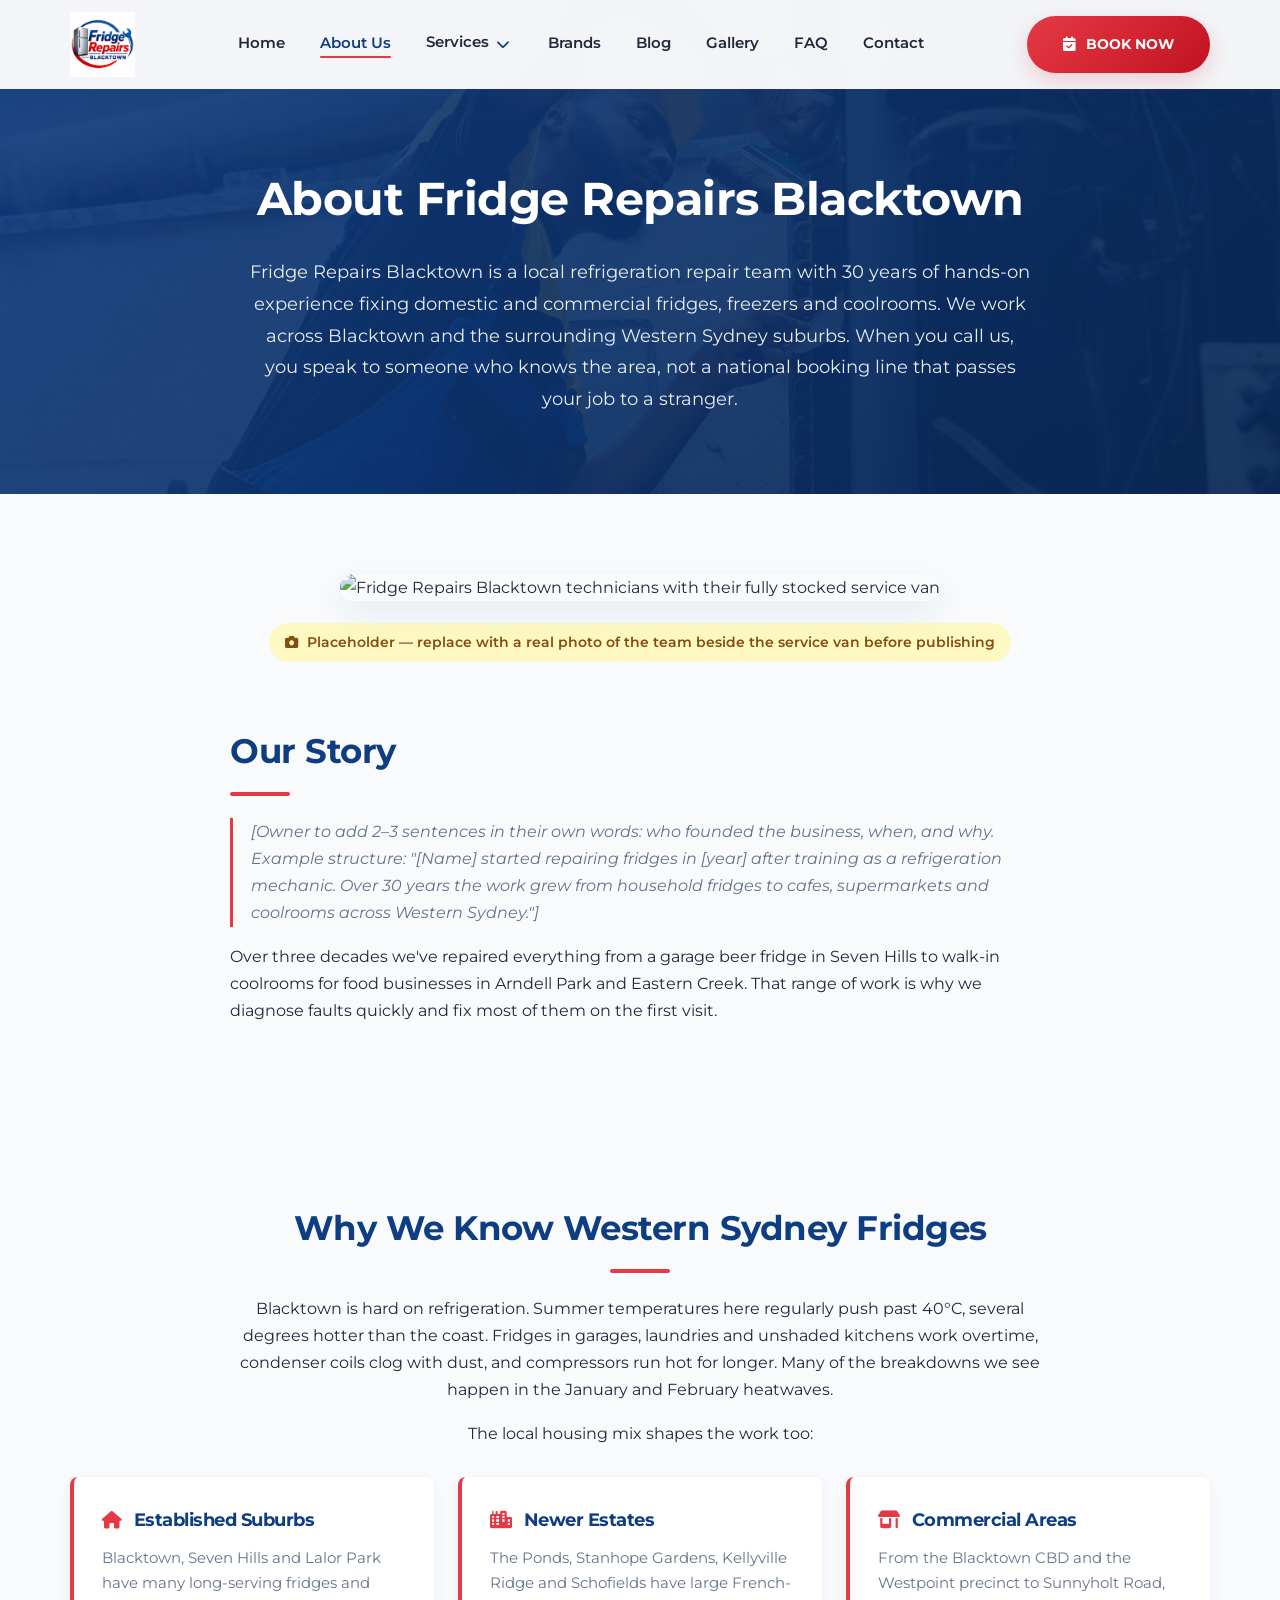
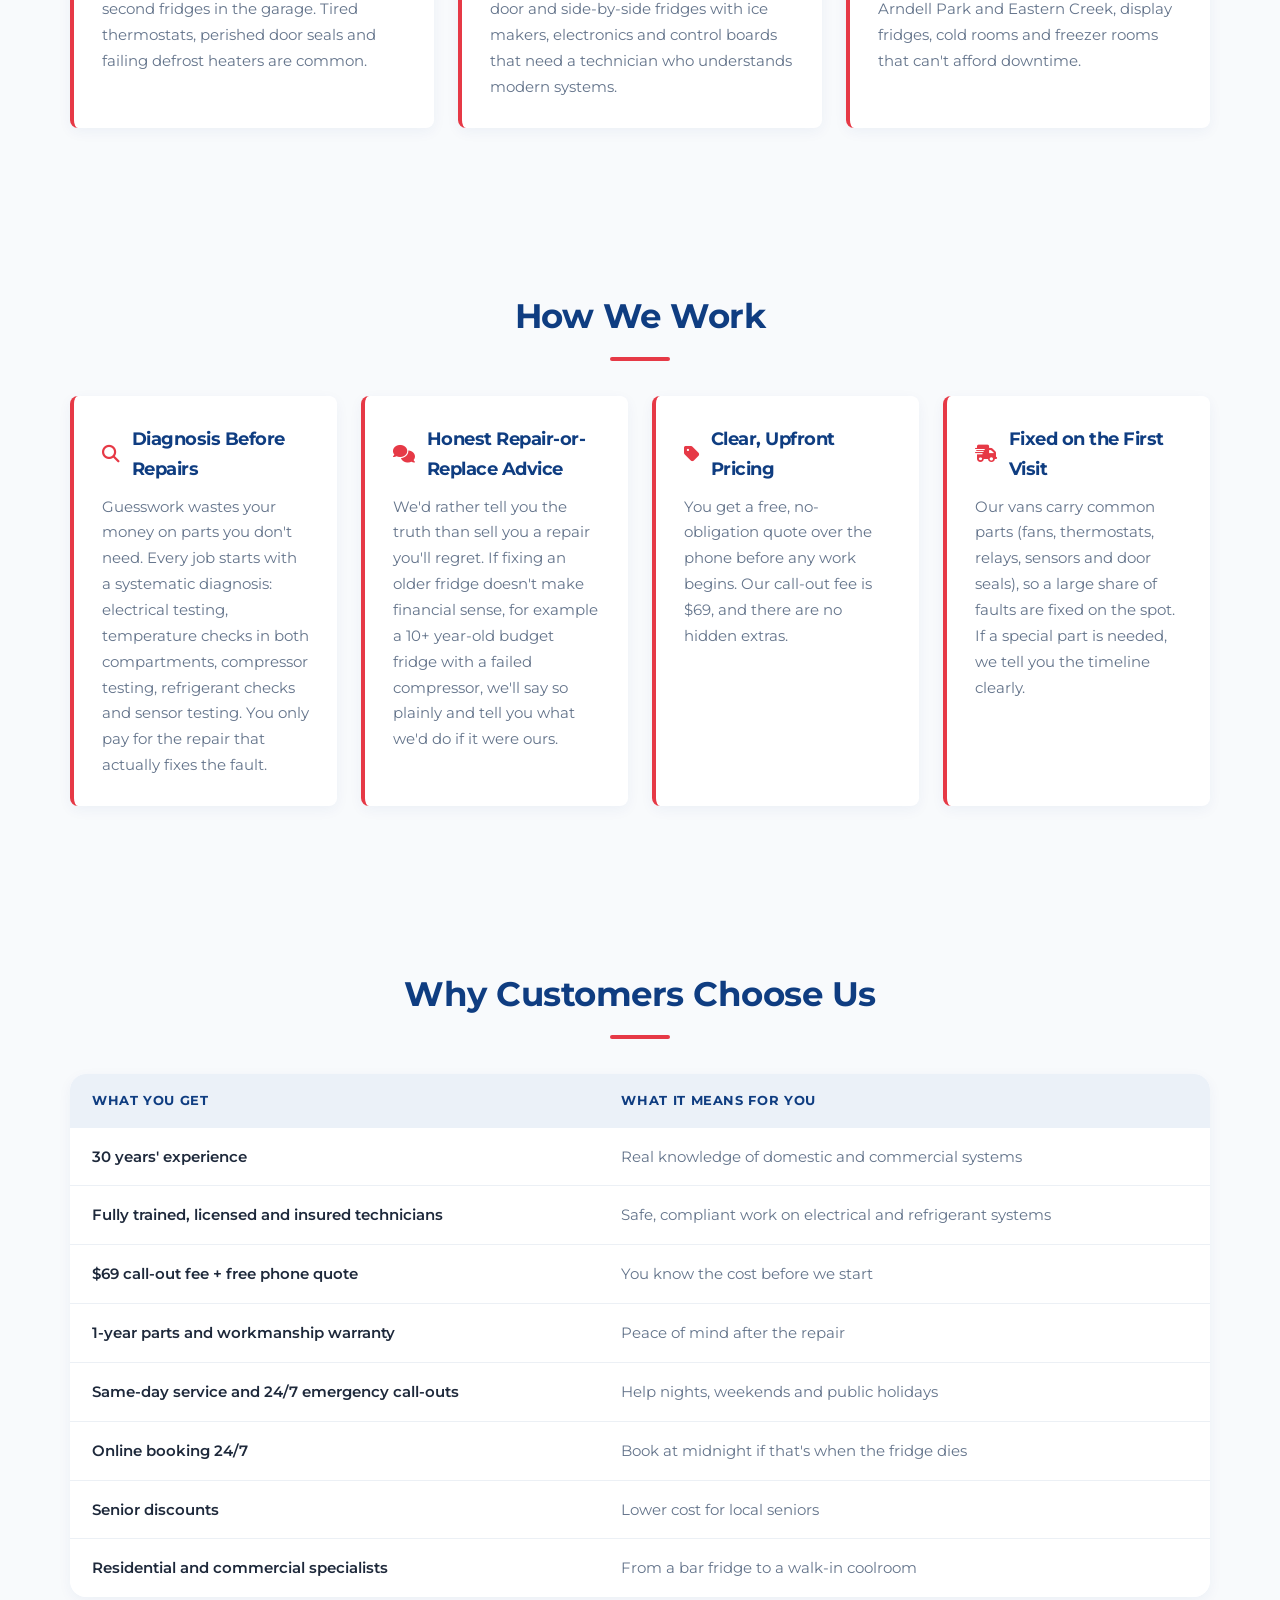
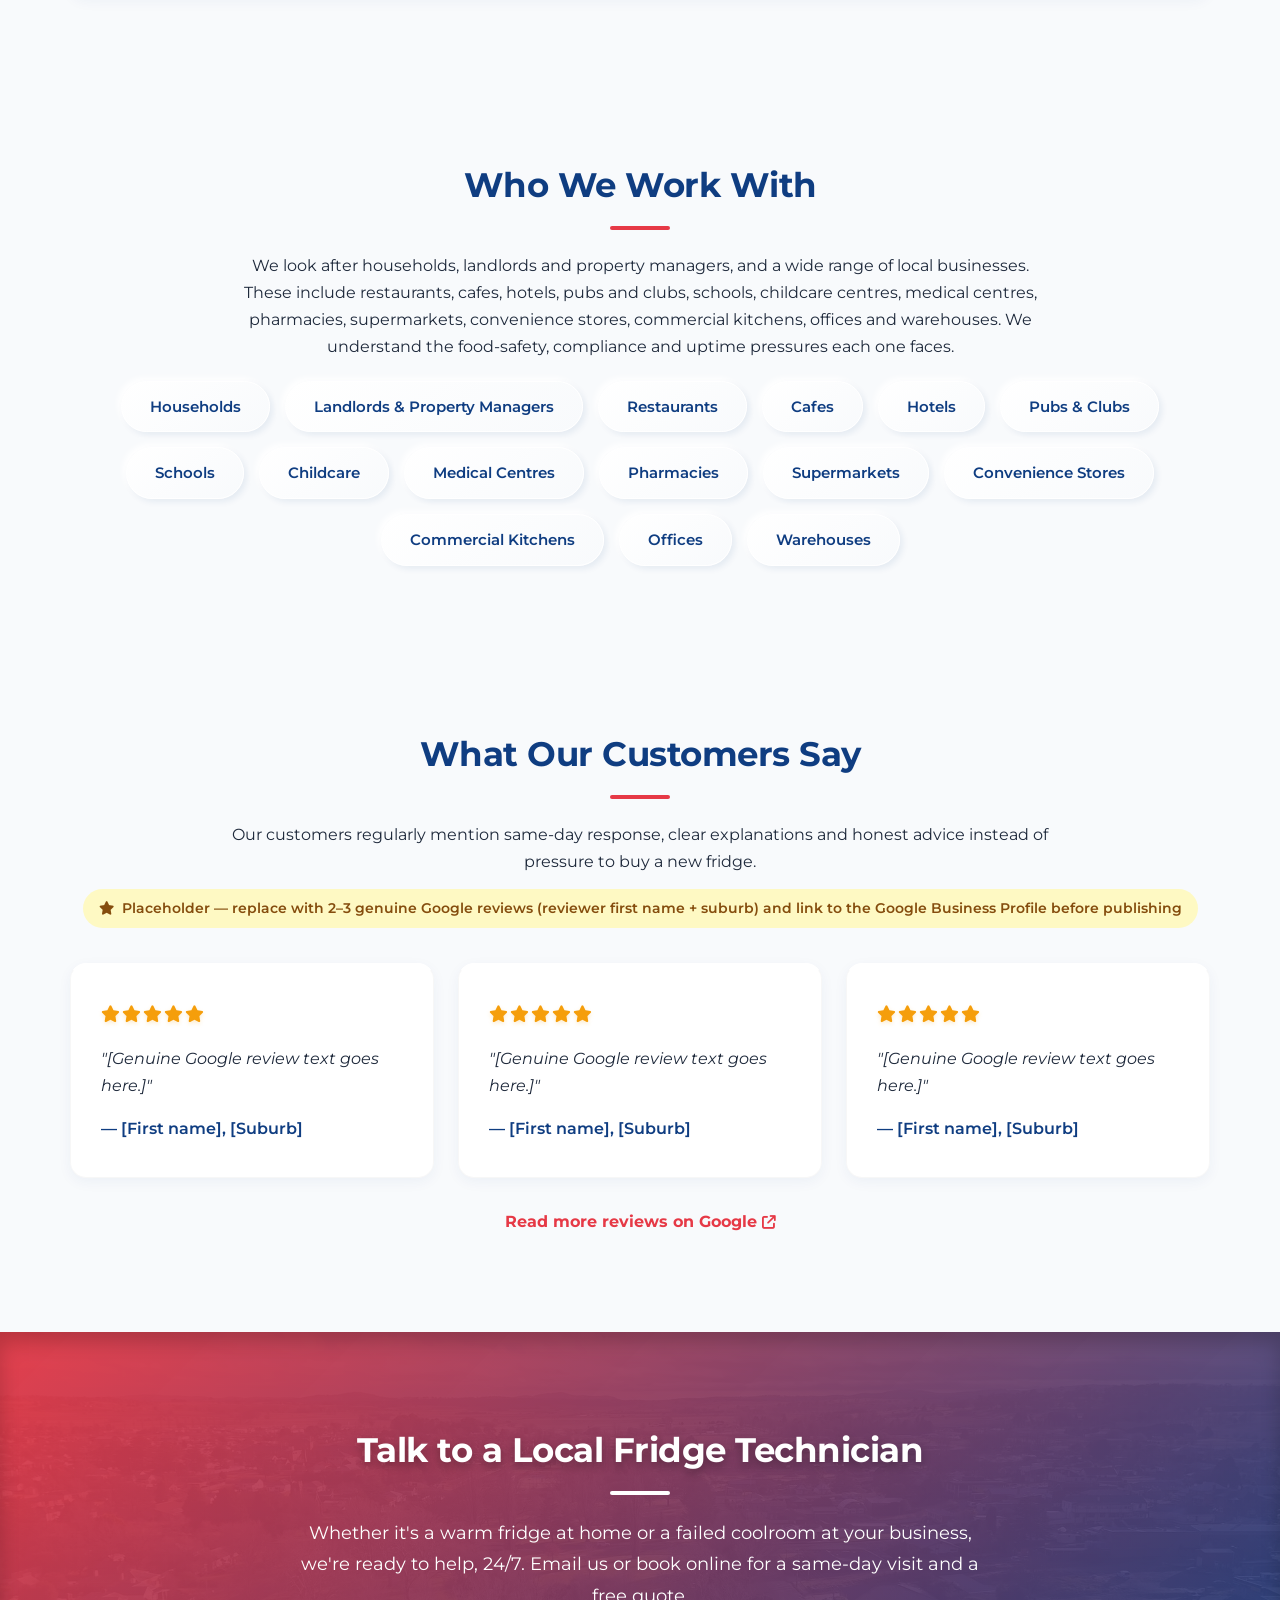
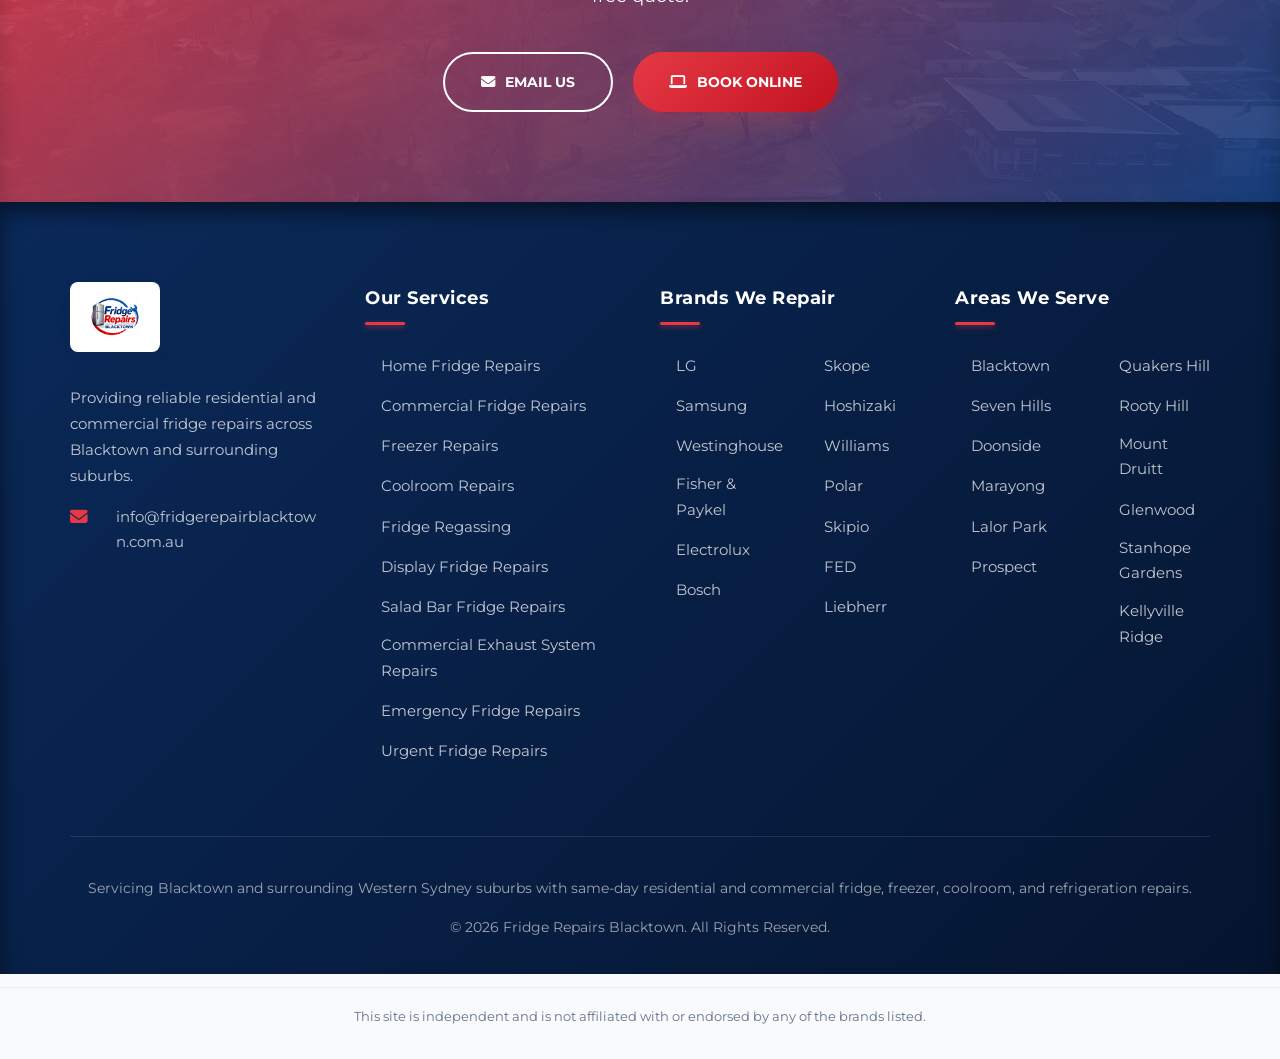
==== commit 413be02c: "Remove all phone number placeholders/CTAs site-wide [PHONE] / [PHONE NUMBER] placeholders, tel: link" ====
--- a/about-us.html
+++ b/about-us.html
@@ -465,10 +465,10 @@
     <section class="frb-cta-section frb-reveal">
         <div class="frb-container" style="padding: 0;">
             <h2 class="frb-section-title center">Talk to a Local Fridge Technician</h2>
-            <p style="font-size: 1.1em; max-width: 700px; margin: 0 auto; line-height: 1.8;">Whether it's a warm fridge at home or a failed coolroom at your business, we're ready to help, 24/7. Call <a href="tel:[PHONE]" style="color: var(--white); font-weight: 700; text-decoration: underline;">[PHONE]</a> or book online for a same-day visit and a free quote over the phone.</p>
+            <p style="font-size: 1.1em; max-width: 700px; margin: 0 auto; line-height: 1.8;">Whether it's a warm fridge at home or a failed coolroom at your business, we're ready to help, 24/7. Email us or book online for a same-day visit and a free quote.</p>
             <div style="display: flex; gap: 20px; justify-content: center; margin-top: 40px; flex-wrap: wrap;">
-                <a href="tel:[PHONE]" class="frb-btn"><i class="fa-solid fa-phone"></i> Call [PHONE]</a>
-                <a href="/#contact-form" class="frb-btn frb-btn-outline"><i class="fa-solid fa-laptop"></i> Book Online</a>
+                <a href="mailto:info@fridgerepairblacktown.com.au" class="frb-btn frb-btn-outline"><i class="fa-solid fa-envelope"></i> Email Us</a>
+                <a href="/#contact-form" class="frb-btn"><i class="fa-solid fa-laptop"></i> Book Online</a>
             </div>
         </div>
     </section>
